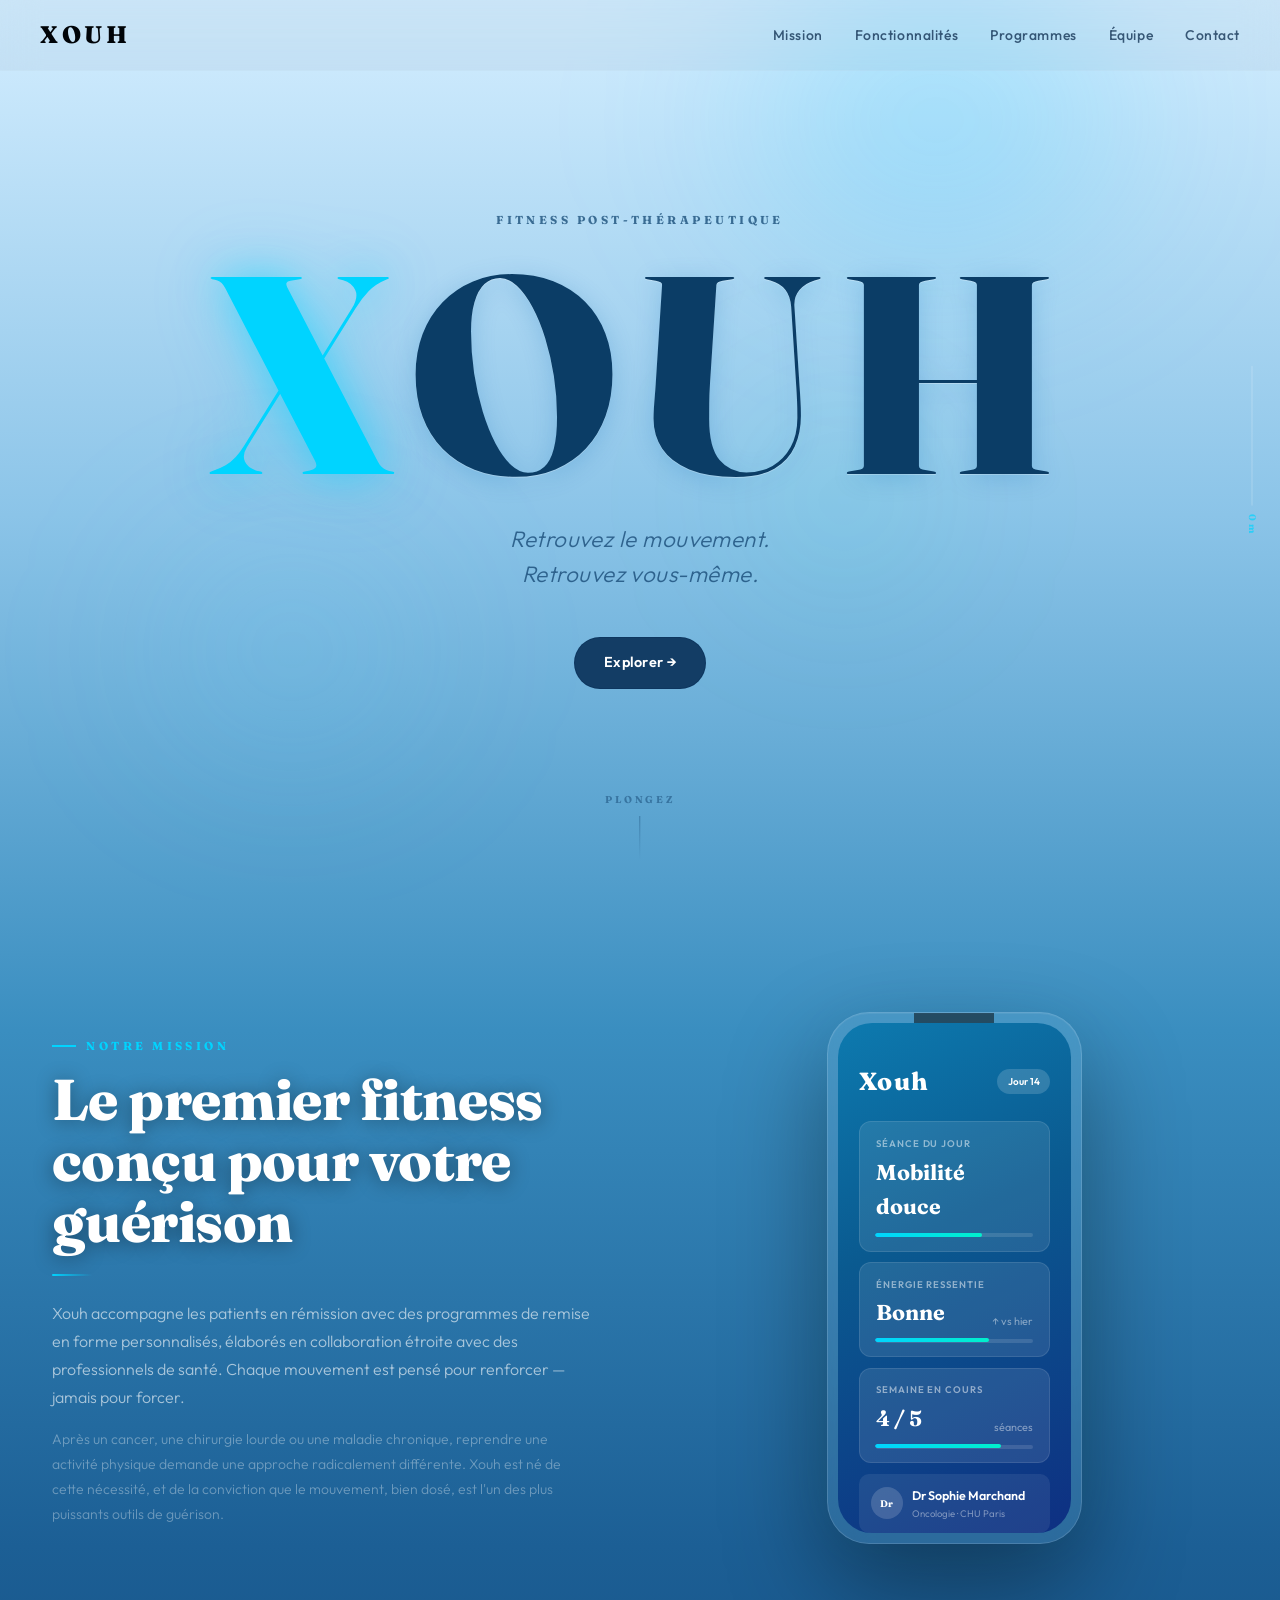
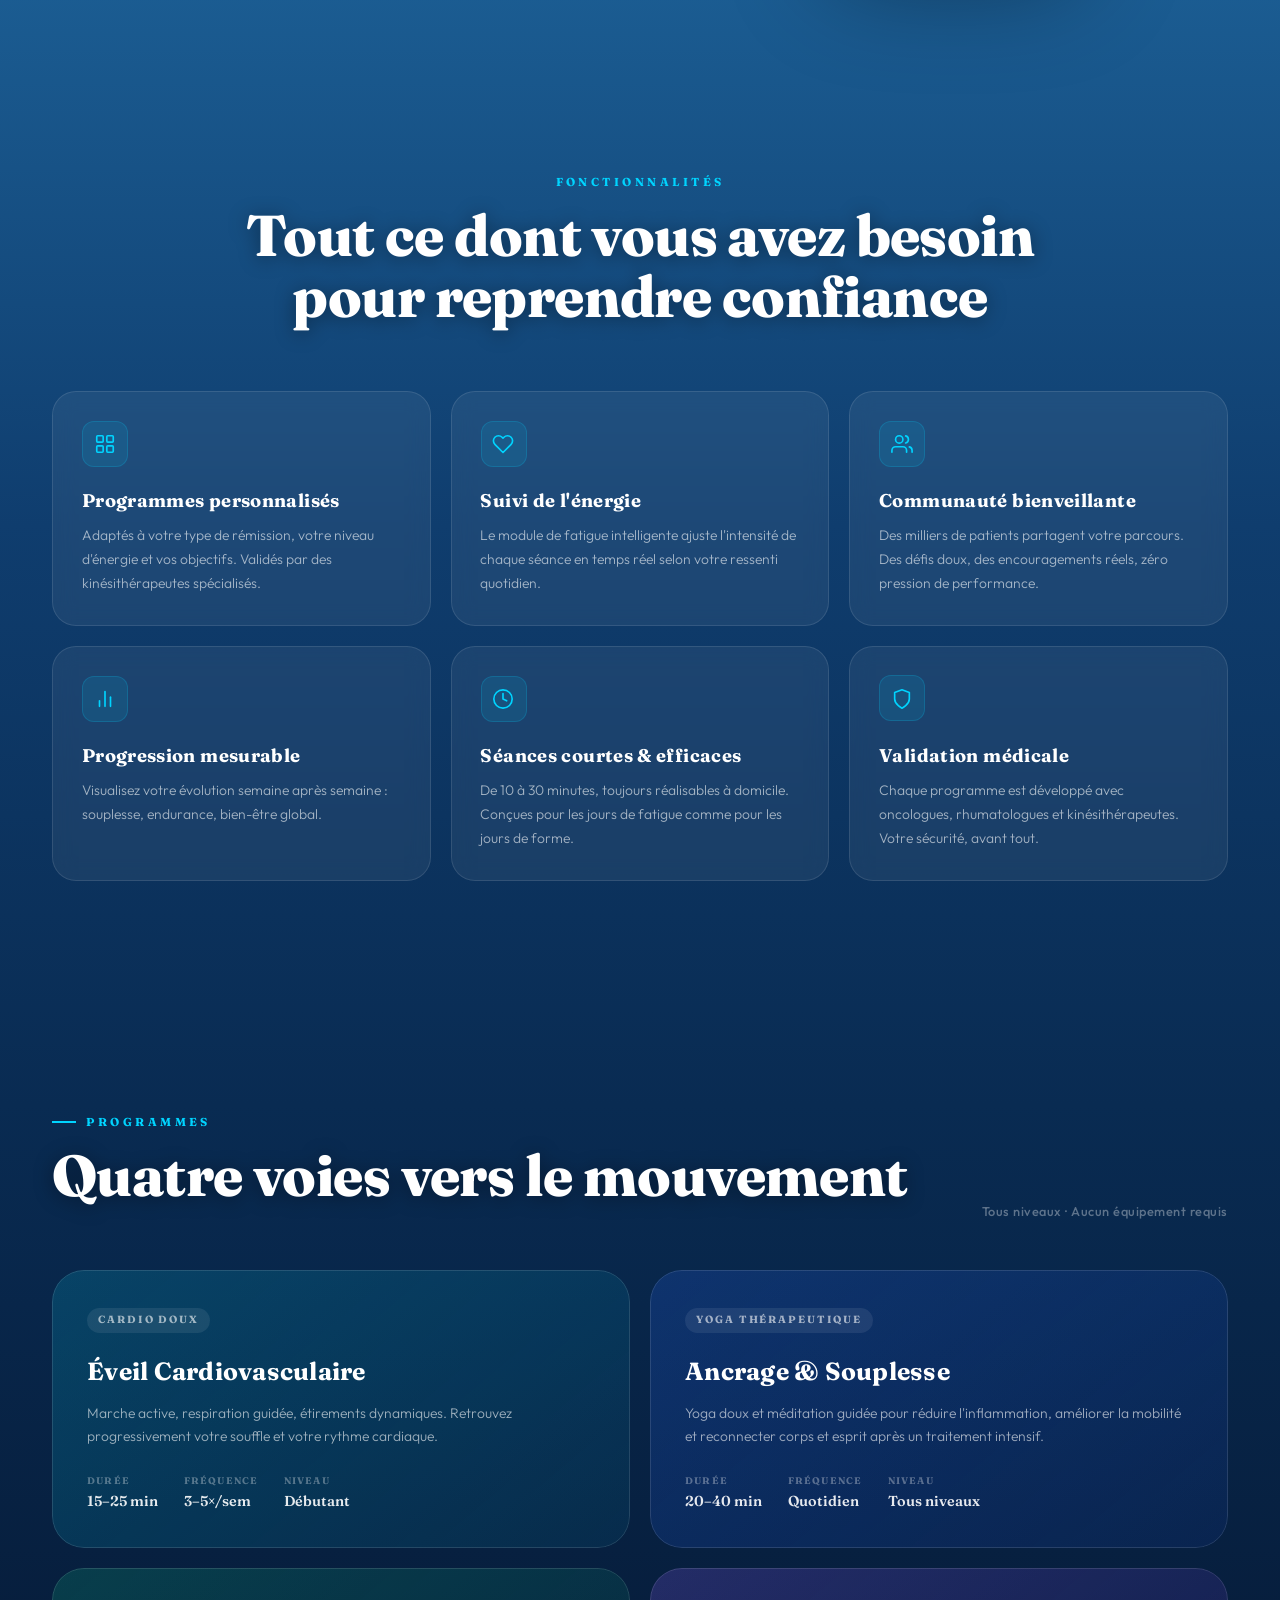
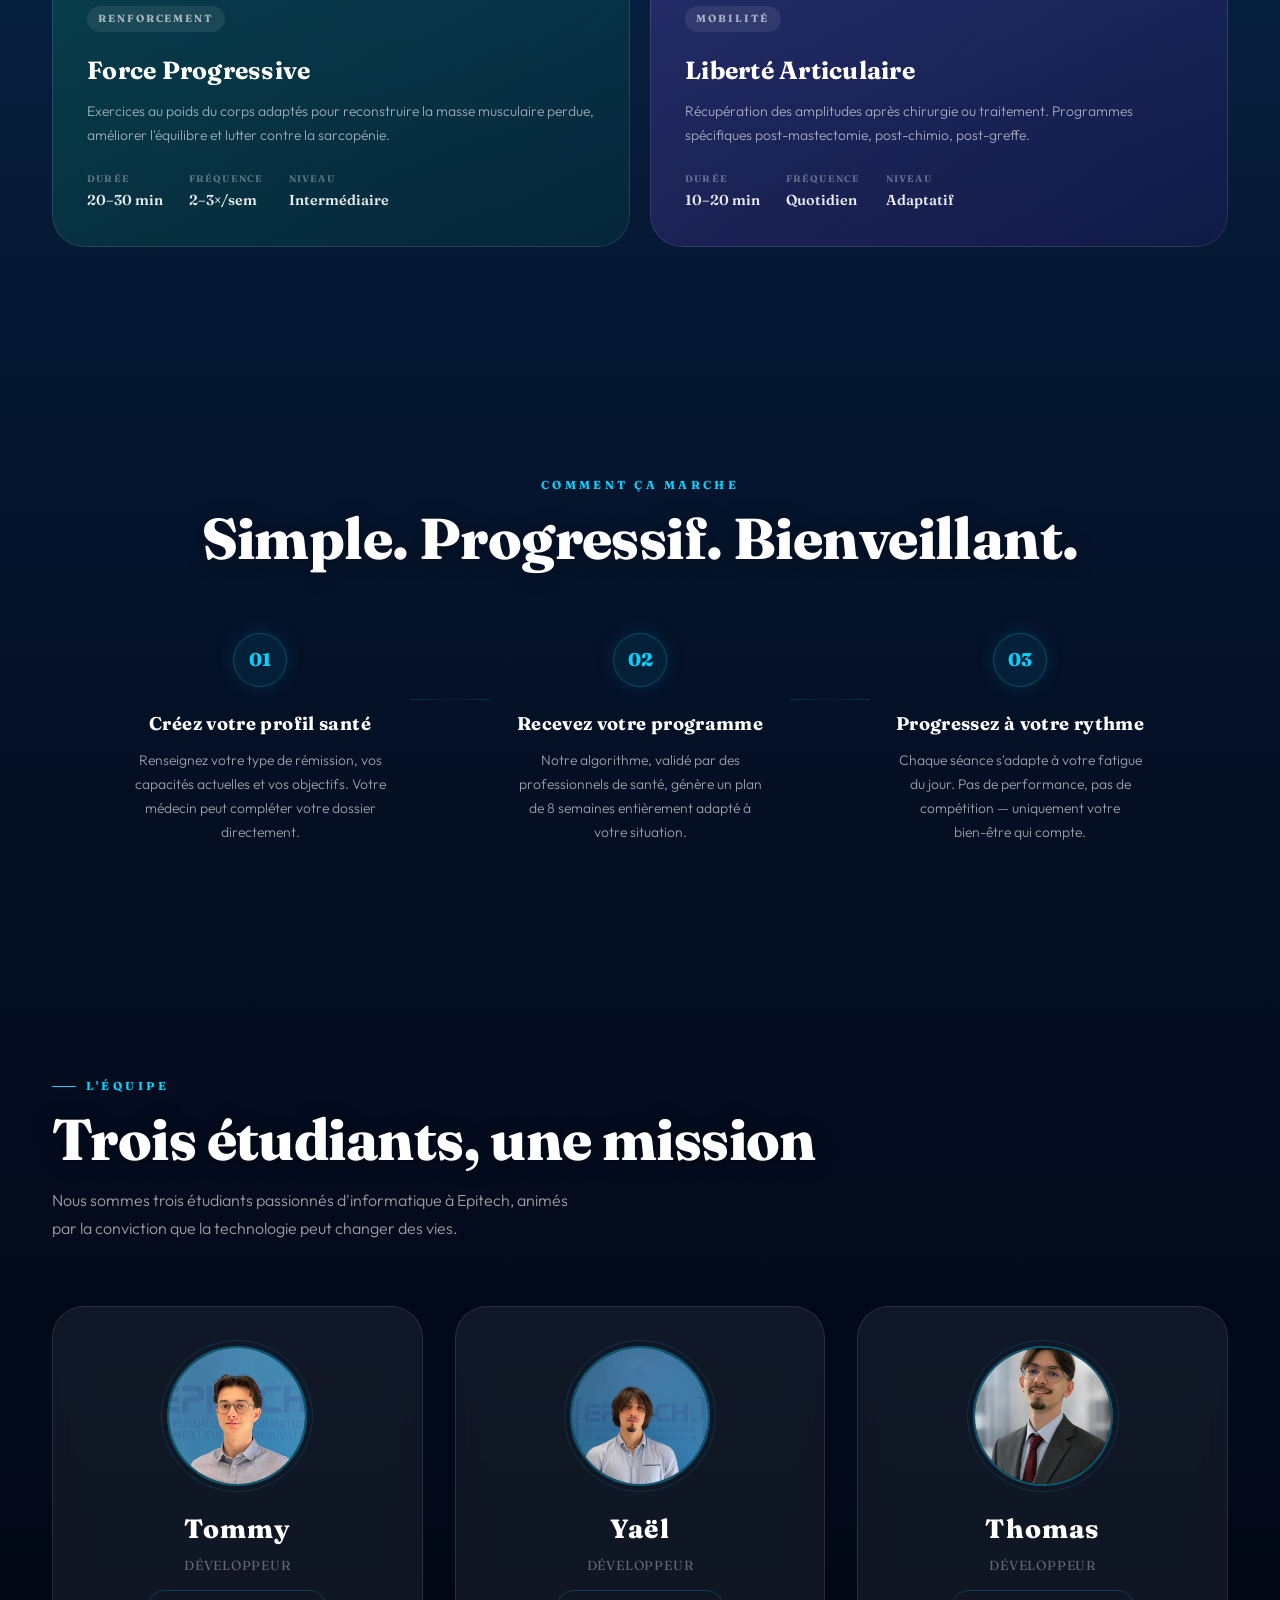
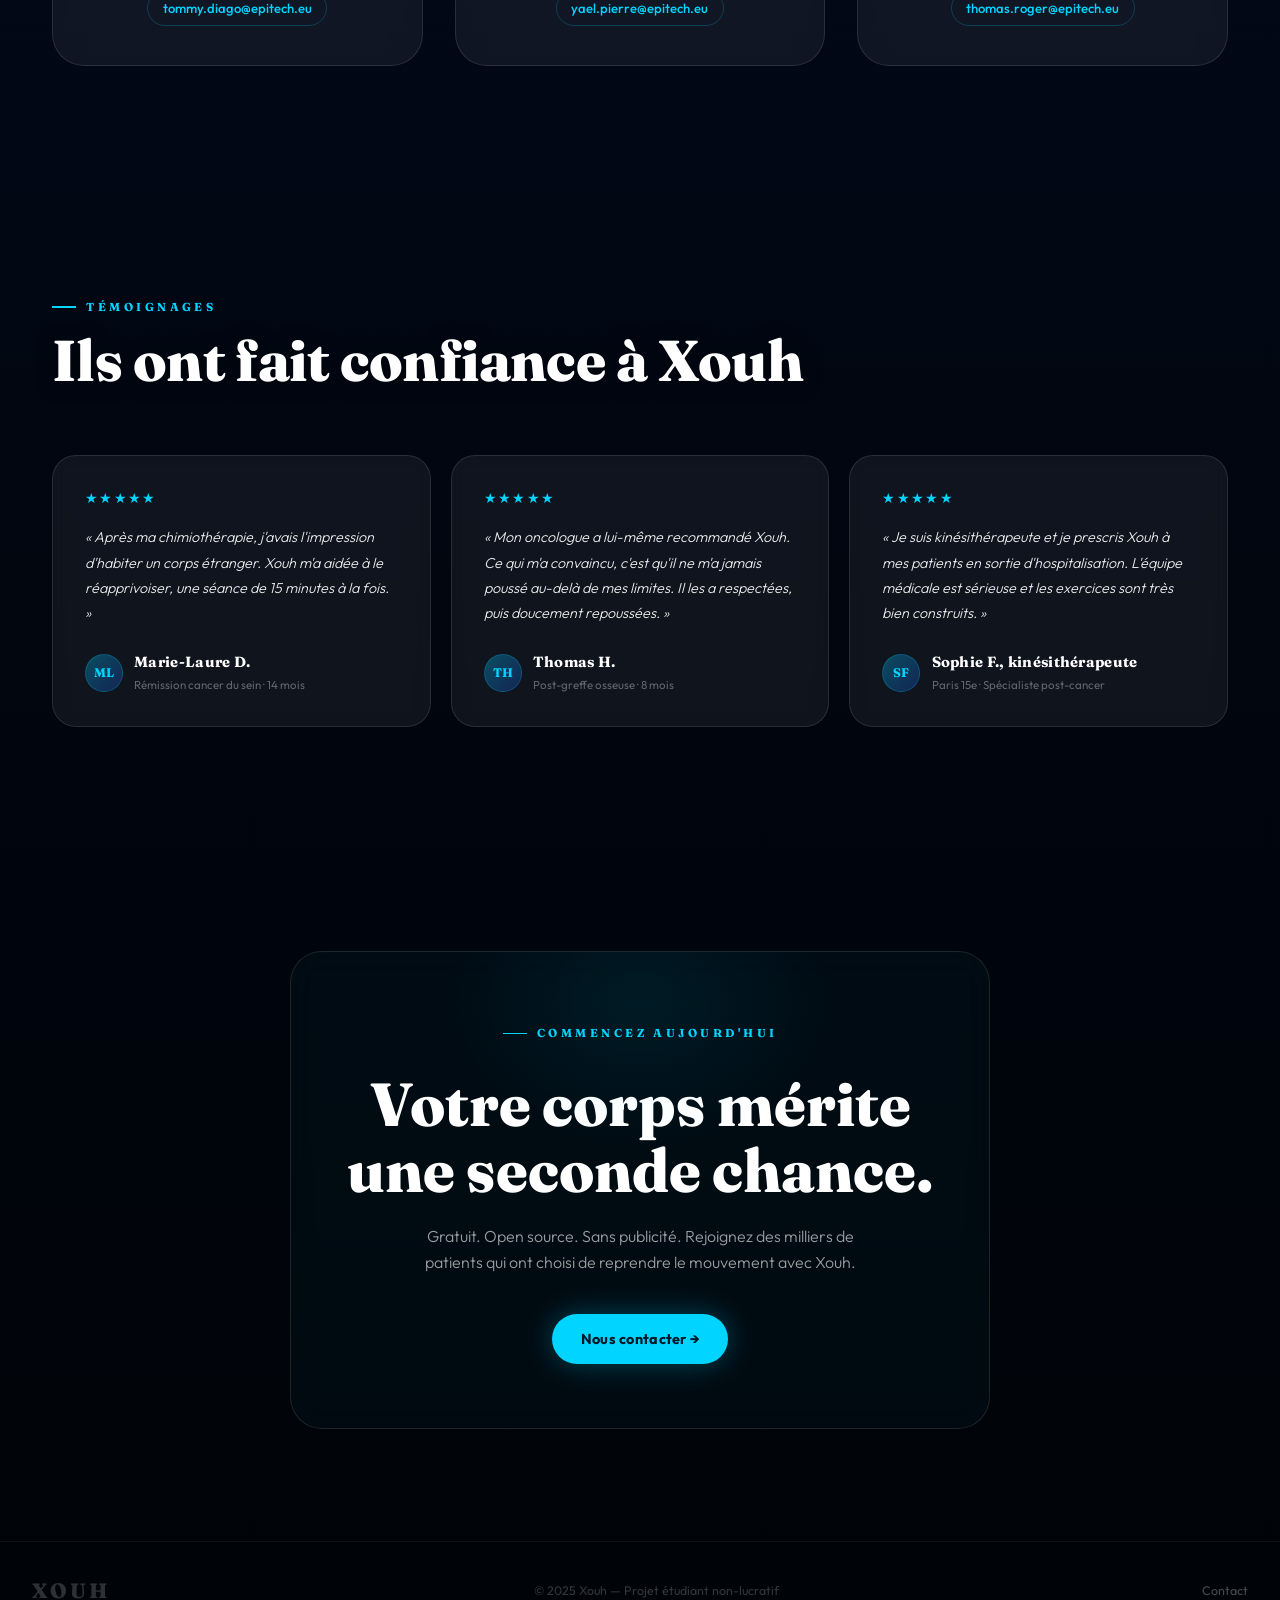
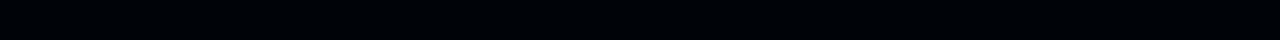
==== index.html @ 34249bd3 "fix: remove src/" ====
<!DOCTYPE html>
<html lang="fr">
<head>
  <meta charset="UTF-8">
  <meta name="viewport" content="width=device-width, initial-scale=1.0">
  <title>Xouh — Fitness Post-Thérapeutique</title>
  <meta name="description" content="Xouh accompagne les patients en rémission avec des programmes de fitness personnalisés, conçus avec des professionnels de santé.">
  <link rel="preconnect" href="https://fonts.googleapis.com">
  <link rel="preconnect" href="https://fonts.gstatic.com" crossorigin>
  <link href="https://fonts.googleapis.com/css2?family=Fraunces:ital,opsz,wght@0,9..144,300;0,9..144,600;0,9..144,700;1,9..144,300&family=Outfit:wght@300;400;500;600&display=swap" rel="stylesheet">
  <link rel="stylesheet" href="style.css">
</head>
<body>

  <!-- Depth Gauge (right side scroll indicator) -->
  <aside class="depth-gauge" aria-hidden="true">
    <div class="depth-track">
      <div class="depth-fill" id="depthFill"></div>
    </div>
    <span class="depth-label" id="depthLabel">0 m</span>
  </aside>

  <!-- Navigation -->
  <nav id="nav">
    <a href="#hero" class="nav-logo">XOUH</a>
    <button class="nav-toggle" id="navToggle" aria-label="Ouvrir le menu" aria-expanded="false">
      <span></span><span></span><span></span>
    </button>
    <ul class="nav-links" id="navLinks" role="list">
      <li><a href="#about" class="nav-link">Mission</a></li>
      <li><a href="#features" class="nav-link">Fonctionnalités</a></li>
      <li><a href="#programs" class="nav-link">Programmes</a></li>
      <li><a href="#team" class="nav-link">Équipe</a></li>
      <li><a href="#contact" class="nav-link">Contact</a></li>
    </ul>
  </nav>

  <main>

    <!-- ═══════════════════════════════════════
         HERO
    ════════════════════════════════════════ -->
    <section class="hero" id="hero">
      <div class="hero-orbs" aria-hidden="true">
        <div class="orb orb-1"></div>
        <div class="orb orb-2"></div>
        <div class="orb orb-3"></div>
      </div>

      <div class="hero-content">
        <p class="hero-eyebrow">Fitness Post-Thérapeutique</p>
        <h1 class="hero-title">
          <span class="hero-x">X</span>OUH
        </h1>
        <p class="hero-tagline">Retrouvez le mouvement.<br>Retrouvez vous-même.</p>
        <div class="hero-actions">
          <a href="#about" class="btn btn-primary">Explorer →</a>

        </div>
      </div>

      <div class="scroll-cue" aria-hidden="true">
        <span class="scroll-cue-text">PLONGEZ</span>
        <div class="scroll-cue-line"></div>
      </div>
    </section>

    <!-- ═══════════════════════════════════════
         ABOUT
    ════════════════════════════════════════ -->
    <section class="section" id="about">
      <div class="about-grid reveal">
        <div class="about-text">
          <p class="section-label">Notre Mission</p>
          <h2 class="section-title">Le premier fitness conçu pour votre guérison</h2>
          <div class="divider"></div>
          <p class="section-body">
            Xouh accompagne les patients en rémission avec des programmes de remise en forme
            personnalisés, élaborés en collaboration étroite avec des professionnels de santé.
            Chaque mouvement est pensé pour renforcer — jamais pour forcer.
          </p>
          <p class="section-body-dim">
            Après un cancer, une chirurgie lourde ou une maladie chronique, reprendre
            une activité physique demande une approche radicalement différente. Xouh est
            né de cette nécessité, et de la conviction que le mouvement, bien dosé,
            est l'un des plus puissants outils de guérison.
          </p>
        </div>

        <div class="phone-wrap">
          <div class="phone-shell">
            <div class="phone-notch" aria-hidden="true"></div>
            <div class="phone-screen">
              <div class="phone-top">
                <span class="phone-name">Xouh</span>
                <span class="phone-badge">Jour 14</span>
              </div>
              <div class="pcard">
                <div class="pcard-label">Séance du jour</div>
                <div class="pcard-value">Mobilité douce</div>
                <div class="pbar"><div class="pbar-fill" style="width:68%"></div></div>
              </div>
              <div class="pcard">
                <div class="pcard-label">Énergie ressentie</div>
                <div class="pcard-row">
                  <div class="pcard-value">Bonne</div>
                  <div class="pcard-hint">↑ vs hier</div>
                </div>
                <div class="pbar"><div class="pbar-fill" style="width:72%"></div></div>
              </div>
              <div class="pcard">
                <div class="pcard-label">Semaine en cours</div>
                <div class="pcard-row">
                  <div class="pcard-value">4 / 5</div>
                  <div class="pcard-hint">séances</div>
                </div>
                <div class="pbar"><div class="pbar-fill" style="width:80%"></div></div>
              </div>
              <div class="pdoc">
                <div class="pdoc-avatar">Dr</div>
                <div>
                  <div class="pdoc-name">Dr Sophie Marchand</div>
                  <div class="pdoc-role">Oncologie · CHU Paris</div>
                </div>
              </div>
            </div>
          </div>
        </div>
      </div>
    </section>

    <!-- ═══════════════════════════════════════
         FEATURES
    ════════════════════════════════════════ -->
    <section class="section" id="features">
      <div class="section-header center reveal">
        <p class="section-label">Fonctionnalités</p>
        <h2 class="section-title">Tout ce dont vous avez besoin<br>pour reprendre confiance</h2>
      </div>

      <div class="features-grid">

        <div class="fcard reveal" data-delay="0">
          <div class="fcard-icon" aria-hidden="true">
            <svg viewBox="0 0 24 24" fill="none" stroke="currentColor" stroke-width="1.8" stroke-linecap="round" stroke-linejoin="round">
              <rect x="3" y="3" width="7" height="7" rx="1"/><rect x="14" y="3" width="7" height="7" rx="1"/>
              <rect x="3" y="14" width="7" height="7" rx="1"/><rect x="14" y="14" width="7" height="7" rx="1"/>
            </svg>
          </div>
          <h3 class="fcard-title">Programmes personnalisés</h3>
          <p class="fcard-desc">Adaptés à votre type de rémission, votre niveau d'énergie et vos objectifs. Validés par des kinésithérapeutes spécialisés.</p>
        </div>

        <div class="fcard reveal" data-delay="1">
          <div class="fcard-icon" aria-hidden="true">
            <svg viewBox="0 0 24 24" fill="none" stroke="currentColor" stroke-width="1.8" stroke-linecap="round" stroke-linejoin="round">
              <path d="M20.84 4.61a5.5 5.5 0 00-7.78 0L12 5.67l-1.06-1.06a5.5 5.5 0 00-7.78 7.78l1.06 1.06L12 21.23l7.78-7.78 1.06-1.06a5.5 5.5 0 000-7.78z"/>
            </svg>
          </div>
          <h3 class="fcard-title">Suivi de l'énergie</h3>
          <p class="fcard-desc">Le module de fatigue intelligente ajuste l'intensité de chaque séance en temps réel selon votre ressenti quotidien.</p>
        </div>

        <div class="fcard reveal" data-delay="2">
          <div class="fcard-icon" aria-hidden="true">
            <svg viewBox="0 0 24 24" fill="none" stroke="currentColor" stroke-width="1.8" stroke-linecap="round" stroke-linejoin="round">
              <path d="M17 21v-2a4 4 0 00-4-4H5a4 4 0 00-4 4v2"/><circle cx="9" cy="7" r="4"/>
              <path d="M23 21v-2a4 4 0 00-3-3.87M16 3.13a4 4 0 010 7.75"/>
            </svg>
          </div>
          <h3 class="fcard-title">Communauté bienveillante</h3>
          <p class="fcard-desc">Des milliers de patients partagent votre parcours. Des défis doux, des encouragements réels, zéro pression de performance.</p>
        </div>

        <div class="fcard reveal" data-delay="0">
          <div class="fcard-icon" aria-hidden="true">
            <svg viewBox="0 0 24 24" fill="none" stroke="currentColor" stroke-width="1.8" stroke-linecap="round" stroke-linejoin="round">
              <line x1="18" y1="20" x2="18" y2="10"/><line x1="12" y1="20" x2="12" y2="4"/>
              <line x1="6" y1="20" x2="6" y2="14"/>
            </svg>
          </div>
          <h3 class="fcard-title">Progression mesurable</h3>
          <p class="fcard-desc">Visualisez votre évolution semaine après semaine : souplesse, endurance, bien-être global.</p>
        </div>

        <div class="fcard reveal" data-delay="1">
          <div class="fcard-icon" aria-hidden="true">
            <svg viewBox="0 0 24 24" fill="none" stroke="currentColor" stroke-width="1.8" stroke-linecap="round" stroke-linejoin="round">
              <circle cx="12" cy="12" r="10"/><polyline points="12 6 12 12 16 14"/>
            </svg>
          </div>
          <h3 class="fcard-title">Séances courtes & efficaces</h3>
          <p class="fcard-desc">De 10 à 30 minutes, toujours réalisables à domicile. Conçues pour les jours de fatigue comme pour les jours de forme.</p>
        </div>

        <div class="fcard reveal" data-delay="2">
          <div class="fcard-icon" aria-hidden="true">
            <svg viewBox="0 0 24 24" fill="none" stroke="currentColor" stroke-width="1.8" stroke-linecap="round" stroke-linejoin="round">
              <path d="M12 22s8-4 8-10V5l-8-3-8 3v7c0 6 8 10 8 10z"/>
            </svg>
          </div>
          <h3 class="fcard-title">Validation médicale</h3>
          <p class="fcard-desc">Chaque programme est développé avec oncologues, rhumatologues et kinésithérapeutes. Votre sécurité, avant tout.</p>
        </div>

      </div>
    </section>

    <!-- ═══════════════════════════════════════
         PROGRAMS
    ════════════════════════════════════════ -->
    <section class="section" id="programs">
      <div class="programs-header reveal">
        <div>
          <p class="section-label">Programmes</p>
          <h2 class="section-title">Quatre voies vers le mouvement</h2>
        </div>
        <p class="programs-note">Tous niveaux · Aucun équipement requis</p>
      </div>

      <div class="programs-grid">

        <div class="prgcard prg-1 reveal" data-delay="0">
          <span class="prg-tag">Cardio doux</span>
          <h3 class="prg-title">Éveil Cardiovasculaire</h3>
          <p class="prg-desc">Marche active, respiration guidée, étirements dynamiques. Retrouvez progressivement votre souffle et votre rythme cardiaque.</p>
          <div class="prg-meta">
            <div class="prg-meta-item"><span class="prg-meta-lbl">Durée</span><span class="prg-meta-val">15–25 min</span></div>
            <div class="prg-meta-item"><span class="prg-meta-lbl">Fréquence</span><span class="prg-meta-val">3–5×/sem</span></div>
            <div class="prg-meta-item"><span class="prg-meta-lbl">Niveau</span><span class="prg-meta-val">Débutant</span></div>
          </div>
        </div>

        <div class="prgcard prg-2 reveal" data-delay="1">
          <span class="prg-tag">Yoga thérapeutique</span>
          <h3 class="prg-title">Ancrage & Souplesse</h3>
          <p class="prg-desc">Yoga doux et méditation guidée pour réduire l'inflammation, améliorer la mobilité et reconnecter corps et esprit après un traitement intensif.</p>
          <div class="prg-meta">
            <div class="prg-meta-item"><span class="prg-meta-lbl">Durée</span><span class="prg-meta-val">20–40 min</span></div>
            <div class="prg-meta-item"><span class="prg-meta-lbl">Fréquence</span><span class="prg-meta-val">Quotidien</span></div>
            <div class="prg-meta-item"><span class="prg-meta-lbl">Niveau</span><span class="prg-meta-val">Tous niveaux</span></div>
          </div>
        </div>

        <div class="prgcard prg-3 reveal" data-delay="0">
          <span class="prg-tag">Renforcement</span>
          <h3 class="prg-title">Force Progressive</h3>
          <p class="prg-desc">Exercices au poids du corps adaptés pour reconstruire la masse musculaire perdue, améliorer l'équilibre et lutter contre la sarcopénie.</p>
          <div class="prg-meta">
            <div class="prg-meta-item"><span class="prg-meta-lbl">Durée</span><span class="prg-meta-val">20–30 min</span></div>
            <div class="prg-meta-item"><span class="prg-meta-lbl">Fréquence</span><span class="prg-meta-val">2–3×/sem</span></div>
            <div class="prg-meta-item"><span class="prg-meta-lbl">Niveau</span><span class="prg-meta-val">Intermédiaire</span></div>
          </div>
        </div>

        <div class="prgcard prg-4 reveal" data-delay="1">
          <span class="prg-tag">Mobilité</span>
          <h3 class="prg-title">Liberté Articulaire</h3>
          <p class="prg-desc">Récupération des amplitudes après chirurgie ou traitement. Programmes spécifiques post-mastectomie, post-chimio, post-greffe.</p>
          <div class="prg-meta">
            <div class="prg-meta-item"><span class="prg-meta-lbl">Durée</span><span class="prg-meta-val">10–20 min</span></div>
            <div class="prg-meta-item"><span class="prg-meta-lbl">Fréquence</span><span class="prg-meta-val">Quotidien</span></div>
            <div class="prg-meta-item"><span class="prg-meta-lbl">Niveau</span><span class="prg-meta-val">Adaptatif</span></div>
          </div>
        </div>

      </div>
    </section>

    <!-- ═══════════════════════════════════════
         HOW IT WORKS
    ════════════════════════════════════════ -->
    <section class="section" id="how">
      <div class="section-header center reveal">
        <p class="section-label">Comment ça marche</p>
        <h2 class="section-title">Simple. Progressif. Bienveillant.</h2>
      </div>

      <div class="steps-row">
        <div class="step reveal" data-delay="0">
          <div class="step-num" aria-hidden="true">01</div>
          <h3 class="step-title">Créez votre profil santé</h3>
          <p class="step-desc">Renseignez votre type de rémission, vos capacités actuelles et vos objectifs. Votre médecin peut compléter votre dossier directement.</p>
        </div>
        <div class="step-connector" aria-hidden="true"></div>
        <div class="step reveal" data-delay="1">
          <div class="step-num" aria-hidden="true">02</div>
          <h3 class="step-title">Recevez votre programme</h3>
          <p class="step-desc">Notre algorithme, validé par des professionnels de santé, génère un plan de 8 semaines entièrement adapté à votre situation.</p>
        </div>
        <div class="step-connector" aria-hidden="true"></div>
        <div class="step reveal" data-delay="2">
          <div class="step-num" aria-hidden="true">03</div>
          <h3 class="step-title">Progressez à votre rythme</h3>
          <p class="step-desc">Chaque séance s'adapte à votre fatigue du jour. Pas de performance, pas de compétition — uniquement votre bien-être qui compte.</p>
        </div>
      </div>
    </section>

    <!-- ═══════════════════════════════════════
         TEAM
    ════════════════════════════════════════ -->
    <section class="section" id="team">
      <div class="section-header reveal">
        <p class="section-label">L'équipe</p>
        <h2 class="section-title">Trois étudiants, une mission</h2>
        <p class="section-body" style="max-width:540px">
          Nous sommes trois étudiants passionnés d'informatique à Epitech, animés par la conviction que la technologie peut changer des vies.
        </p>
      </div>

      <div class="team-grid">

        <div class="team-card reveal" data-delay="0">
          <div class="team-photo-wrap">
            <img src="./resources/tommy_profile.jpeg" alt="Photo de Tommy Diago" class="team-photo" loading="lazy" width="180" height="180">
            <div class="team-ring" aria-hidden="true"></div>
          </div>
          <div class="team-info">
            <h3 class="team-name">Tommy</h3>
            <p class="team-role">Développeur</p>
            <a href="mailto:tommy.diago@epitech.eu" class="team-email">tommy.diago@epitech.eu</a>
          </div>
        </div>

        <div class="team-card reveal" data-delay="1">
          <div class="team-photo-wrap">
            <img src="./resources/yael_profile.jpg" alt="Photo de Yaël Pierre" class="team-photo" loading="lazy" width="180" height="180">
            <div class="team-ring" aria-hidden="true"></div>
          </div>
          <div class="team-info">
            <h3 class="team-name">Yaël</h3>
            <p class="team-role">Développeur</p>
            <a href="mailto:yael.pierre@epitech.eu" class="team-email">yael.pierre@epitech.eu</a>
          </div>
        </div>

        <div class="team-card reveal" data-delay="2">
          <div class="team-photo-wrap">
            <img src="./resources/thomas_profile.png" alt="Photo de Thomas Roger" class="team-photo" loading="lazy" width="180" height="180">
            <div class="team-ring" aria-hidden="true"></div>
          </div>
          <div class="team-info">
            <h3 class="team-name">Thomas</h3>
            <p class="team-role">Développeur</p>
            <a href="mailto:thomas.roger@epitech.eu" class="team-email">thomas.roger@epitech.eu</a>
          </div>
        </div>

      </div>
    </section>

    <!-- ═══════════════════════════════════════
         TESTIMONIALS
    ════════════════════════════════════════ -->
    <section class="section" id="testimonials">
      <div class="section-header reveal">
        <p class="section-label">Témoignages</p>
        <h2 class="section-title">Ils ont fait confiance à Xouh</h2>
      </div>

      <div class="testi-grid">

        <div class="tcard reveal" data-delay="0">
          <div class="tcard-stars" aria-label="5 étoiles sur 5">★★★★★</div>
          <blockquote class="tcard-quote">
            « Après ma chimiothérapie, j'avais l'impression d'habiter un corps étranger. Xouh m'a aidée à le réapprivoiser, une séance de 15 minutes à la fois. »
          </blockquote>
          <div class="tcard-author">
            <div class="tcard-avatar">ML</div>
            <div>
              <div class="tcard-name">Marie-Laure D.</div>
              <div class="tcard-role">Rémission cancer du sein · 14 mois</div>
            </div>
          </div>
        </div>

        <div class="tcard reveal" data-delay="1">
          <div class="tcard-stars" aria-label="5 étoiles sur 5">★★★★★</div>
          <blockquote class="tcard-quote">
            « Mon oncologue a lui-même recommandé Xouh. Ce qui m'a convaincu, c'est qu'il ne m'a jamais poussé au-delà de mes limites. Il les a respectées, puis doucement repoussées. »
          </blockquote>
          <div class="tcard-author">
            <div class="tcard-avatar">TH</div>
            <div>
              <div class="tcard-name">Thomas H.</div>
              <div class="tcard-role">Post-greffe osseuse · 8 mois</div>
            </div>
          </div>
        </div>

        <div class="tcard reveal" data-delay="2">
          <div class="tcard-stars" aria-label="5 étoiles sur 5">★★★★★</div>
          <blockquote class="tcard-quote">
            « Je suis kinésithérapeute et je prescris Xouh à mes patients en sortie d'hospitalisation. L'équipe médicale est sérieuse et les exercices sont très bien construits. »
          </blockquote>
          <div class="tcard-author">
            <div class="tcard-avatar">SF</div>
            <div>
              <div class="tcard-name">Sophie F., kinésithérapeute</div>
              <div class="tcard-role">Paris 15e · Spécialiste post-cancer</div>
            </div>
          </div>
        </div>

      </div>
    </section>

    <!-- ═══════════════════════════════════════
         CTA / CONTACT
    ════════════════════════════════════════ -->
    <section class="section cta-section" id="contact">
      <div class="cta-inner reveal">
        <p class="section-label center">Commencez aujourd'hui</p>
        <h2 class="cta-title">Votre corps mérite<br>une seconde chance.</h2>
        <p class="cta-sub">Gratuit. Open source. Sans publicité. Rejoignez des milliers de patients qui ont choisi de reprendre le mouvement avec Xouh.</p>
        <div class="cta-actions">
          <a href="https://linktr.ee/xouh.project" target="_blank" rel="noopener" class="btn btn-glow">Nous contacter →</a>
        </div>
      </div>
    </section>

  </main>

  <!-- Footer -->
  <footer class="footer">
    <div class="footer-inner">
      <span class="footer-logo">XOUH</span>
      <p class="footer-copy">© 2025 Xouh — Projet étudiant non-lucratif</p>
      <div class="footer-links">
        <a href="https://linktr.ee/xouh.project" target="_blank" rel="noopener">Contact</a>
      </div>
    </div>
  </footer>

  <script src="script.js"></script>
</body>
</html>
---- style.css ----
/* ═══════════════════════════════════════════════════════════
   XOUH v3 — Bioluminescent Deep Ocean
   Fonts: Syne (headings) + DM Sans (body)
   ═══════════════════════════════════════════════════════════ */

/* ─── TOKENS ─── */
:root {
  --font-heading: 'Fraunces', serif;
  --font-body:    'Outfit', sans-serif;

  /* Ocean depth gradient stops */
  --c-sky:    #D4EEFF;
  --c-mid:    #4A9CC8;
  --c-deep:   #1A5A8E;
  --c-abyss:  #061B31;
  --c-void:   #000408;

  /* Bioluminescent accent */
  --c-glow:   #00D4FF;
  --c-glow2:  #00F0CC;

  /* Text */
  --c-white:  #FFFFFF;
  --c-w90:    rgba(255,255,255,0.90);
  --c-w60:    rgba(255,255,255,0.60);
  --c-w35:    rgba(255,255,255,0.35);
  --c-w12:    rgba(255,255,255,0.12);
  --c-w06:    rgba(255,255,255,0.06);

  /* Glass */
  --glass-bg:     rgba(255,255,255,0.06);
  --glass-border: rgba(255,255,255,0.11);
  --glass-hover:  rgba(255,255,255,0.10);

  /* Spacing */
  --r-sm:  10px;
  --r-md:  18px;
  --r-lg:  24px;
  --r-xl:  32px;

  /* Transitions */
  --t-fast: 150ms ease;
  --t-mid:  260ms ease;
  --t-slow: 400ms ease;
}

/* ─── RESET ─── */
*, *::before, *::after {
  margin: 0;
  padding: 0;
  box-sizing: border-box;
}

html {
  scroll-behavior: smooth;
  overflow-x: hidden;
}

/* ─── BODY — Ocean depth gradient ─────────────────────────
   The gradient spans the full document height.
   Light at the top (hero), progressively darker as you scroll.
   ──────────────────────────────────────────────────────── */
body {
  font-family: var(--font-body);
  font-size: 16px;
  line-height: 1.6;
  color: var(--c-w90);
  overflow-x: hidden;
  background: linear-gradient(
    180deg,
    #D4EEFF  0%,     /* Hero — sky blue */
    #8BC4E8  8%,     /* About top */
    #3A8EC0  16%,    /* About bottom */
    #1C5F95  24%,    /* Features */
    #0F3D6E  33%,    /* Programs */
    #092B52  42%,    /* How it works */
    #061B38  52%,    /* Team */
    #040F24  62%,    /* Values */
    #020918  72%,    /* Testimonials */
    #010610  82%,    /* CTA */
    #000408  100%    /* Footer */
  );
  min-height: 100vh;
}

/* ─── DEPTH GAUGE ─── */
.depth-gauge {
  position: fixed;
  right: 20px;
  top: 50%;
  transform: translateY(-50%);
  z-index: 100;
  display: flex;
  flex-direction: column;
  align-items: center;
  gap: 8px;
  pointer-events: none;
}

.depth-track {
  width: 2px;
  height: 140px;
  background: rgba(255,255,255,0.12);
  border-radius: 2px;
  overflow: hidden;
  position: relative;
}

.depth-fill {
  position: absolute;
  top: 0;
  left: 0;
  width: 100%;
  height: 0%;
  background: linear-gradient(180deg, var(--c-glow), var(--c-glow2));
  border-radius: 2px;
  transition: height 0.1s linear;
  box-shadow: 0 0 8px var(--c-glow);
}

.depth-label {
  font-family: var(--font-heading);
  font-size: 0.6rem;
  font-weight: 700;
  letter-spacing: 0.08em;
  color: var(--c-glow);
  opacity: 0.7;
  writing-mode: vertical-rl;
  text-orientation: mixed;
}

/* ─── NAVIGATION ─── */
nav {
  position: fixed;
  top: 0; left: 0; right: 0;
  z-index: 200;
  padding: 1rem 2.5rem;
  display: flex;
  align-items: center;
  gap: 2rem;
  background: rgba(6, 27, 56, 0.04);
  backdrop-filter: blur(18px);
  -webkit-backdrop-filter: blur(18px);
  border-bottom: 1px solid rgba(255,255,255,0.06);
  transition: background var(--t-slow), border-color var(--t-slow);
}

nav.scrolled {
  background: rgba(4, 15, 36, 0.80);
  border-color: rgba(255,255,255,0.10);
}

.nav-logo {
  font-family: var(--font-heading);
  font-size: 1.5rem;
  font-weight: 800;
  letter-spacing: 0.15em;
  color: var(--c-void);
  text-decoration: none;
  flex-shrink: 0;
  transition: color var(--t-fast);
}

nav.scrolled .nav-logo { color: var(--c-white); }

.nav-links {
  display: flex;
  align-items: center;
  gap: 2rem;
  list-style: none;
  margin-left: auto;
}

.nav-link {
  font-size: 0.875rem;
  font-weight: 500;
  letter-spacing: 0.04em;
  color: rgba(8, 40, 75, 0.75);
  text-decoration: none;
  transition: color var(--t-fast);
}

nav.scrolled .nav-link { color: var(--c-w60); }
.nav-link:hover { color: var(--c-glow); }

.nav-cta {
  font-size: 0.875rem;
  font-weight: 700;
  letter-spacing: 0.04em;
  color: rgba(8, 40, 75, 0.85);
  text-decoration: none;
  padding: 0.55rem 1.3rem;
  border: 1.5px solid rgba(8, 40, 75, 0.30);
  border-radius: 100px;
  flex-shrink: 0;
  transition: all var(--t-fast);
}

nav.scrolled .nav-cta {
  color: var(--c-w90);
  border-color: var(--c-w35);
}

.nav-cta:hover {
  background: var(--c-glow);
  border-color: var(--c-glow);
  color: #000;
}

/* Mobile nav toggle */
.nav-toggle {
  display: none;
  flex-direction: column;
  gap: 5px;
  background: none;
  border: none;
  cursor: pointer;
  padding: 4px;
  margin-left: auto;
}

.nav-toggle span {
  display: block;
  width: 24px;
  height: 2px;
  background: rgba(8, 40, 75, 0.85);
  border-radius: 2px;
  transition: all var(--t-mid);
}

nav.scrolled .nav-toggle span { background: var(--c-w90); }

.nav-toggle.open span:nth-child(1) { transform: translateY(7px) rotate(45deg); }
.nav-toggle.open span:nth-child(2) { opacity: 0; transform: scaleX(0); }
.nav-toggle.open span:nth-child(3) { transform: translateY(-7px) rotate(-45deg); }

/* ─── HERO ─── */
.hero {
  min-height: 100vh;
  min-height: 100dvh;
  display: flex;
  flex-direction: column;
  align-items: center;
  justify-content: center;
  position: relative;
  text-align: center;
  padding: 0 2rem;
  overflow: hidden;
}

.hero-orbs {
  position: absolute;
  inset: 0;
  pointer-events: none;
}

.orb {
  position: absolute;
  border-radius: 50%;
  filter: blur(80px);
  animation: orbPulse 8s ease-in-out infinite;
}

.orb-1 {
  width: 560px;
  height: 420px;
  background: radial-gradient(ellipse, rgba(0, 190, 255, 0.25) 0%, transparent 70%);
  top: -10%;
  right: 5%;
  animation-delay: 0s;
}

.orb-2 {
  width: 380px;
  height: 320px;
  background: radial-gradient(ellipse, rgba(100, 210, 255, 0.18) 0%, transparent 70%);
  bottom: 10%;
  left: 8%;
  animation-delay: -3s;
}

.orb-3 {
  width: 280px;
  height: 280px;
  background: radial-gradient(ellipse, rgba(0, 240, 200, 0.12) 0%, transparent 70%);
  top: 40%;
  left: 55%;
  animation-delay: -6s;
}

@keyframes orbPulse {
  0%, 100% { opacity: 0.6; transform: scale(1); }
  50%       { opacity: 1;   transform: scale(1.08); }
}

.hero-content {
  position: relative;
  z-index: 1;
  display: flex;
  flex-direction: column;
  align-items: center;
}

.hero-eyebrow {
  font-family: var(--font-heading);
  font-size: 0.72rem;
  font-weight: 700;
  letter-spacing: 0.30em;
  text-transform: uppercase;
  color: rgba(6, 60, 105, 0.70);
  margin-bottom: 1.2rem;
}

.hero-title {
  font-family: var(--font-heading);
  font-size: clamp(7rem, 22vw, 18rem);
  font-weight: 800;
  line-height: 0.88;
  color: #0B3D66;
  letter-spacing: 0.05em;
  user-select: none;
  margin-bottom: 1.6rem;
  text-shadow:
    0 4px 24px rgba(0, 100, 180, 0.20),
    0 1px 0 rgba(255,255,255,0.30);
}

.hero-x {
  color: var(--c-glow);
  text-shadow:
    0 0 40px rgba(0, 212, 255, 0.50),
    0 0 80px rgba(0, 212, 255, 0.25);
}

.hero-tagline {
  font-size: clamp(1rem, 2.2vw, 1.4rem);
  font-weight: 300;
  font-style: italic;
  color: rgba(6, 55, 100, 0.68);
  letter-spacing: 0.02em;
  line-height: 1.55;
  margin-bottom: 2.8rem;
}

.hero-actions {
  display: flex;
  gap: 1rem;
  flex-wrap: wrap;
  justify-content: center;
}

/* Scroll cue */
.scroll-cue {
  position: absolute;
  bottom: 2.5rem;
  left: 50%;
  transform: translateX(-50%);
  z-index: 1;
  display: flex;
  flex-direction: column;
  align-items: center;
  gap: 0.5rem;
  animation: cueBob 2.6s ease-in-out infinite;
  pointer-events: none;
}

.scroll-cue-text {
  font-family: var(--font-heading);
  font-size: 0.62rem;
  font-weight: 700;
  letter-spacing: 0.28em;
  color: rgba(8, 55, 100, 0.45);
}

.scroll-cue-line {
  width: 1px;
  height: 44px;
  background: linear-gradient(180deg, rgba(8, 55, 100, 0.4), transparent);
}

@keyframes cueBob {
  0%, 100% { opacity: 0.5; transform: translateX(-50%) translateY(0); }
  50%       { opacity: 1;   transform: translateX(-50%) translateY(8px); }
}

/* ─── BUTTONS ─── */
.btn {
  display: inline-flex;
  align-items: center;
  gap: 0.5rem;
  padding: 0.85rem 1.8rem;
  border-radius: 100px;
  font-family: var(--font-body);
  font-size: 0.9rem;
  font-weight: 600;
  letter-spacing: 0.02em;
  text-decoration: none;
  cursor: pointer;
  border: none;
  transition: all var(--t-fast);
}

.btn-primary {
  background: rgba(6, 45, 85, 0.88);
  color: var(--c-white);
  border: 1.5px solid rgba(6, 45, 85, 0.4);
}

.btn-primary:hover {
  background: rgba(0, 75, 140, 0.95);
  transform: translateY(-2px);
  box-shadow: 0 10px 32px rgba(0, 80, 150, 0.3);
}

.btn-ghost {
  background: rgba(8, 40, 75, 0.10);
  color: rgba(6, 50, 95, 0.85);
  border: 1.5px solid rgba(8, 40, 75, 0.22);
}

.btn-ghost:hover {
  background: rgba(8, 40, 75, 0.18);
  transform: translateY(-2px);
}

.btn-glow {
  background: var(--c-glow);
  color: #001828;
  font-weight: 700;
  box-shadow: 0 0 30px rgba(0, 212, 255, 0.30);
}

.btn-glow:hover {
  background: #20DDFF;
  transform: translateY(-2px);
  box-shadow: 0 0 50px rgba(0, 212, 255, 0.45), 0 8px 24px rgba(0, 212, 255, 0.20);
}

.btn-outline {
  background: transparent;
  color: var(--c-w90);
  border: 1.5px solid var(--c-w35);
}

.btn-outline:hover {
  background: var(--c-w06);
  border-color: var(--c-w60);
  transform: translateY(-2px);
}

/* ─── SHARED SECTION STYLES ─── */
.section {
  max-width: 1240px;
  margin: 0 auto;
  padding: 7rem 2rem;
  position: relative;
}

.section-header { margin-bottom: 4rem; }
.section-header.center { text-align: center; }

.section-label {
  display: inline-flex;
  align-items: center;
  gap: 0.65rem;
  font-family: var(--font-heading);
  font-size: 0.72rem;
  font-weight: 700;
  letter-spacing: 0.30em;
  text-transform: uppercase;
  color: var(--c-glow);
  margin-bottom: 0.85rem;
}

.section-label::before {
  content: '';
  display: block;
  width: 24px;
  height: 1.5px;
  background: var(--c-glow);
  flex-shrink: 0;
}

.section-header.center .section-label::before { display: none; }

.section-title {
  font-family: var(--font-heading);
  font-size: clamp(2.2rem, 4.5vw, 3.8rem);
  font-weight: 800;
  line-height: 1.06;
  letter-spacing: -0.01em;
  color: var(--c-white);
  margin-bottom: 1rem;
  text-shadow: 0 2px 20px rgba(0, 0, 0, 0.40);
}

.section-body {
  font-size: 1rem;
  font-weight: 300;
  line-height: 1.75;
  color: var(--c-w60);
  max-width: 560px;
  margin-bottom: 1rem;
}

.section-body-dim {
  font-size: 0.875rem;
  font-weight: 300;
  line-height: 1.80;
  color: var(--c-w35);
  max-width: 520px;
}

.divider {
  width: 40px;
  height: 2px;
  background: linear-gradient(90deg, var(--c-glow), transparent);
  border-radius: 2px;
  margin: 1.4rem 0;
}

/* ─── ABOUT ─── */
.about-grid {
  display: grid;
  grid-template-columns: 1fr 1fr;
  gap: 5rem;
  align-items: center;
}

.about-text .section-title {
  color: var(--c-white);
}

/* Phone mockup */
.phone-wrap {
  display: flex;
  justify-content: center;
  align-items: center;
}

.phone-shell {
  background: rgba(255,255,255,0.07);
  border: 1.5px solid rgba(255,255,255,0.14);
  border-radius: 42px;
  padding: 10px;
  backdrop-filter: blur(20px);
  -webkit-backdrop-filter: blur(20px);
  box-shadow:
    0 40px 100px rgba(0,0,0,0.40),
    inset 0 1px 0 rgba(255,255,255,0.06),
    0 0 60px rgba(0, 212, 255, 0.06);
  width: 255px;
}

.phone-notch {
  position: absolute;
  top: 0; left: 50%;
  transform: translateX(-50%);
  width: 80px; height: 22px;
  background: rgba(0,0,0,0.50);
  border-radius: 0 0 12px 12px;
}

.phone-screen {
  background: linear-gradient(155deg, #0D7AAF 0%, #0A5A90 40%, #0E2F82 100%);
  border-radius: 34px;
  height: 510px;
  padding: 1.6rem 1.3rem;
  display: flex;
  flex-direction: column;
  gap: 0.65rem;
  overflow: hidden;
  position: relative;
}

.phone-top {
  display: flex;
  justify-content: space-between;
  align-items: center;
  margin-top: 0.8rem;
  margin-bottom: 0.6rem;
}

.phone-name {
  font-family: var(--font-heading);
  font-size: 1.55rem;
  font-weight: 800;
  letter-spacing: 0.06em;
  color: #fff;
}

.phone-badge {
  background: rgba(255,255,255,0.16);
  border-radius: 100px;
  padding: 0.28rem 0.65rem;
  font-size: 0.62rem;
  font-weight: 600;
  color: #fff;
}

.pcard {
  background: rgba(255,255,255,0.10);
  border: 1px solid rgba(255,255,255,0.10);
  border-radius: 12px;
  padding: 0.85rem 1rem;
}

.pcard-label {
  font-size: 0.60rem;
  font-weight: 600;
  letter-spacing: 0.10em;
  text-transform: uppercase;
  color: rgba(255,255,255,0.50);
  margin-bottom: 0.28rem;
}

.pcard-value {
  font-family: var(--font-heading);
  font-size: 1.35rem;
  font-weight: 700;
  color: #fff;
}

.pcard-row {
  display: flex;
  justify-content: space-between;
  align-items: flex-end;
}

.pcard-hint {
  font-size: 0.68rem;
  color: rgba(255,255,255,0.45);
}

.pbar {
  height: 4px;
  background: rgba(255,255,255,0.12);
  border-radius: 2px;
  margin-top: 0.5rem;
  overflow: hidden;
}

.pbar-fill {
  height: 100%;
  border-radius: 2px;
  background: linear-gradient(90deg, var(--c-glow), var(--c-glow2));
}

.pdoc {
  margin-top: auto;
  background: rgba(255,255,255,0.08);
  border-radius: var(--r-sm);
  padding: 0.75rem;
  display: flex;
  align-items: center;
  gap: 0.6rem;
}

.pdoc-avatar {
  width: 32px; height: 32px;
  border-radius: 50%;
  background: rgba(255,255,255,0.16);
  display: flex; align-items: center; justify-content: center;
  font-family: var(--font-heading);
  font-size: 0.60rem; font-weight: 700;
  flex-shrink: 0;
  color: #fff;
}

.pdoc-name { font-size: 0.78rem; font-weight: 600; color: #fff; }
.pdoc-role { font-size: 0.60rem; color: rgba(255,255,255,0.42); }

/* ─── FEATURES ─── */
.features-grid {
  display: grid;
  grid-template-columns: repeat(3, 1fr);
  gap: 1.25rem;
  margin-top: 3.5rem;
}

.fcard {
  background: var(--glass-bg);
  border: 1px solid var(--glass-border);
  border-radius: var(--r-lg);
  padding: 1.8rem;
  backdrop-filter: blur(10px);
  -webkit-backdrop-filter: blur(10px);
  transition: transform var(--t-mid), background var(--t-mid), border-color var(--t-mid);
  cursor: default;
}

.fcard:hover {
  transform: translateY(-6px);
  background: var(--glass-hover);
  border-color: rgba(0, 212, 255, 0.25);
}

.fcard-icon {
  width: 46px; height: 46px;
  border-radius: 12px;
  background: rgba(0, 212, 255, 0.10);
  border: 1px solid rgba(0, 212, 255, 0.18);
  display: flex; align-items: center; justify-content: center;
  margin-bottom: 1.2rem;
}

.fcard-icon svg {
  width: 22px; height: 22px;
  stroke: var(--c-glow);
}

.fcard-title {
  font-family: var(--font-heading);
  font-size: 1.15rem;
  font-weight: 700;
  letter-spacing: 0.02em;
  color: var(--c-white);
  margin-bottom: 0.55rem;
}

.fcard-desc {
  font-size: 0.87rem;
  line-height: 1.72;
  color: var(--c-w60);
  font-weight: 300;
}

/* ─── PROGRAMS ─── */
.programs-header {
  display: flex;
  justify-content: space-between;
  align-items: flex-end;
  flex-wrap: wrap;
  gap: 1rem;
  margin-bottom: 3rem;
}

.programs-note {
  font-size: 0.80rem;
  color: var(--c-w35);
  font-weight: 500;
  letter-spacing: 0.04em;
}

.programs-grid {
  display: grid;
  grid-template-columns: 1fr 1fr;
  gap: 1.25rem;
}

.prgcard {
  border-radius: var(--r-xl);
  padding: 2.2rem;
  position: relative;
  overflow: hidden;
  cursor: default;
  transition: transform var(--t-mid);
}

.prgcard::after {
  content: '';
  position: absolute;
  inset: 0;
  border-radius: var(--r-xl);
  border: 1px solid rgba(255,255,255,0.12);
  pointer-events: none;
}

.prgcard:hover { transform: translateY(-4px); }

.prg-1 { background: linear-gradient(140deg, rgba(6, 182, 212, 0.20), rgba(8, 145, 178, 0.10)); }
.prg-2 { background: linear-gradient(140deg, rgba(37, 99, 235, 0.22), rgba(29, 78, 216, 0.10)); }
.prg-3 { background: linear-gradient(140deg, rgba(16, 185, 129, 0.20), rgba(5, 150, 105, 0.10)); }
.prg-4 { background: linear-gradient(140deg, rgba(139, 92, 246, 0.22), rgba(109, 40, 217, 0.10)); }

.prg-tag {
  display: inline-block;
  font-family: var(--font-heading);
  font-size: 0.65rem;
  font-weight: 700;
  letter-spacing: 0.18em;
  text-transform: uppercase;
  color: var(--c-w60);
  background: rgba(255,255,255,0.08);
  padding: 0.28rem 0.70rem;
  border-radius: 100px;
  margin-bottom: 1.2rem;
}

.prg-title {
  font-family: var(--font-heading);
  font-size: 1.55rem;
  font-weight: 700;
  color: var(--c-white);
  margin-bottom: 0.6rem;
  letter-spacing: 0.01em;
}

.prg-desc {
  font-size: 0.87rem;
  line-height: 1.70;
  color: var(--c-w60);
  font-weight: 300;
  margin-bottom: 1.5rem;
}

.prg-meta { display: flex; gap: 1.6rem; flex-wrap: wrap; }
.prg-meta-item { display: flex; flex-direction: column; gap: 0.12rem; }
.prg-meta-lbl {
  font-family: var(--font-heading);
  font-size: 0.60rem;
  font-weight: 700;
  letter-spacing: 0.12em;
  text-transform: uppercase;
  color: rgba(255,255,255,0.32);
}
.prg-meta-val {
  font-family: var(--font-heading);
  font-size: 0.90rem;
  font-weight: 600;
  color: var(--c-w90);
}

/* ─── HOW IT WORKS ─── */
#how { text-align: center; }

.steps-row {
  display: flex;
  align-items: flex-start;
  justify-content: center;
  gap: 0;
  margin-top: 4rem;
}

.step {
  flex: 1;
  max-width: 300px;
  text-align: center;
  padding: 0 1.5rem;
}

.step-num {
  width: 54px; height: 54px;
  border-radius: 50%;
  background: rgba(0, 212, 255, 0.08);
  border: 1.5px solid rgba(0, 212, 255, 0.25);
  display: flex; align-items: center; justify-content: center;
  margin: 0 auto 1.4rem;
  font-family: var(--font-heading);
  font-size: 1.15rem;
  font-weight: 800;
  color: var(--c-glow);
  box-shadow: 0 0 20px rgba(0, 212, 255, 0.12);
}

.step-connector {
  width: 80px;
  height: 1px;
  background: linear-gradient(90deg, rgba(0,212,255,0.20), rgba(0,212,255,0.05), rgba(0,212,255,0.20));
  align-self: center;
  margin-bottom: 80px;
  flex-shrink: 0;
}

.step-title {
  font-family: var(--font-heading);
  font-size: 1.15rem;
  font-weight: 700;
  color: var(--c-white);
  margin-bottom: 0.65rem;
  letter-spacing: 0.02em;
}

.step-desc {
  font-size: 0.87rem;
  line-height: 1.72;
  color: var(--c-w60);
  font-weight: 300;
}

/* ─── TEAM ─── */
.team-grid {
  display: grid;
  grid-template-columns: repeat(3, 1fr);
  gap: 2rem;
  margin-top: 3.5rem;
}

.team-card {
  background: var(--glass-bg);
  border: 1px solid var(--glass-border);
  border-radius: var(--r-xl);
  padding: 2.4rem 2rem;
  text-align: center;
  backdrop-filter: blur(12px);
  -webkit-backdrop-filter: blur(12px);
  transition: transform var(--t-mid), border-color var(--t-mid), background var(--t-mid);
}

.team-card:hover {
  transform: translateY(-8px);
  border-color: rgba(0, 212, 255, 0.25);
  background: var(--glass-hover);
}

.team-photo-wrap {
  position: relative;
  width: 140px;
  height: 140px;
  margin: 0 auto 1.4rem;
}

.team-photo {
  width: 140px;
  height: 140px;
  border-radius: 50%;
  object-fit: cover;
  display: block;
  border: 2.5px solid rgba(0, 212, 255, 0.35);
}

.team-ring {
  position: absolute;
  inset: -6px;
  border-radius: 50%;
  border: 1px solid rgba(0, 212, 255, 0.15);
  animation: ringPulse 3s ease-in-out infinite;
}

@keyframes ringPulse {
  0%, 100% { transform: scale(1); opacity: 0.3; }
  50%       { transform: scale(1.05); opacity: 0.8; }
}

.team-info { display: flex; flex-direction: column; align-items: center; gap: 0.3rem; }

.team-name {
  font-family: var(--font-heading);
  font-size: 1.65rem;
  font-weight: 800;
  color: var(--c-white);
  letter-spacing: 0.04em;
}

.team-role {
  font-size: 0.82rem;
  font-weight: 400;
  color: var(--c-w35);
  letter-spacing: 0.06em;
  text-transform: uppercase;
  font-family: var(--font-heading);
}

.team-email {
  display: inline-block;
  margin-top: 0.6rem;
  font-size: 0.82rem;
  font-weight: 500;
  color: var(--c-glow);
  text-decoration: none;
  padding: 0.40rem 0.9rem;
  border: 1px solid rgba(0, 212, 255, 0.22);
  border-radius: 100px;
  transition: all var(--t-fast);
}

.team-email:hover {
  background: rgba(0, 212, 255, 0.10);
  border-color: rgba(0, 212, 255, 0.45);
}

/* ─── VALUES ─── */
.values-grid {
  display: grid;
  grid-template-columns: repeat(3, 1fr);
  gap: 1.25rem;
  margin-top: 3.5rem;
}

.vcard {
  background: var(--glass-bg);
  border: 1px solid var(--glass-border);
  border-radius: var(--r-lg);
  padding: 1.6rem;
  backdrop-filter: blur(8px);
  -webkit-backdrop-filter: blur(8px);
  transition: transform var(--t-mid), background var(--t-mid), border-color var(--t-mid);
  cursor: default;
}

.vcard:hover {
  transform: translateY(-4px);
  background: var(--glass-hover);
  border-color: rgba(0, 212, 255, 0.20);
}

.vcard-icon {
  width: 40px; height: 40px;
  display: flex; align-items: center; justify-content: center;
  margin-bottom: 1rem;
  color: var(--c-glow);
  opacity: 0.8;
}

.vcard-icon svg { width: 22px; height: 22px; }

.vcard-title {
  font-family: var(--font-heading);
  font-size: 1.05rem;
  font-weight: 700;
  color: var(--c-white);
  margin-bottom: 0.5rem;
  letter-spacing: 0.02em;
}

.vcard-desc {
  font-size: 0.84rem;
  line-height: 1.68;
  color: var(--c-w60);
  font-weight: 300;
}

/* ─── TESTIMONIALS ─── */
.testi-grid {
  display: grid;
  grid-template-columns: repeat(3, 1fr);
  gap: 1.25rem;
  margin-top: 3.5rem;
}

.tcard {
  background: var(--glass-bg);
  border: 1px solid var(--glass-border);
  border-radius: var(--r-lg);
  padding: 2rem;
  backdrop-filter: blur(8px);
  -webkit-backdrop-filter: blur(8px);
}

.tcard-stars {
  font-size: 0.85rem;
  letter-spacing: 0.1em;
  color: var(--c-glow);
  margin-bottom: 1rem;
}

.tcard-quote {
  font-size: 0.90rem;
  line-height: 1.76;
  color: var(--c-w90);
  font-style: italic;
  font-weight: 300;
  margin-bottom: 1.5rem;
}

.tcard-author {
  display: flex;
  align-items: center;
  gap: 0.7rem;
}

.tcard-avatar {
  width: 38px; height: 38px;
  border-radius: 50%;
  background: linear-gradient(135deg, rgba(0, 212, 255, 0.30), rgba(29, 78, 216, 0.30));
  border: 1.5px solid rgba(0, 212, 255, 0.20);
  display: flex; align-items: center; justify-content: center;
  font-family: var(--font-heading);
  font-size: 0.78rem;
  font-weight: 700;
  color: var(--c-glow);
  flex-shrink: 0;
}

.tcard-name {
  font-family: var(--font-heading);
  font-size: 0.92rem;
  font-weight: 700;
  color: var(--c-white);
  letter-spacing: 0.02em;
}

.tcard-role {
  font-size: 0.72rem;
  color: var(--c-w35);
  margin-top: 0.1rem;
}

/* ─── CTA ─── */
.cta-section {
  text-align: center;
}

.cta-inner {
  max-width: 700px;
  margin: 0 auto;
  padding: 4rem 2rem;
  border: 1px solid var(--glass-border);
  border-radius: var(--r-xl);
  background: rgba(0, 212, 255, 0.03);
  backdrop-filter: blur(16px);
  -webkit-backdrop-filter: blur(16px);
  position: relative;
  overflow: hidden;
}

.cta-inner::before {
  content: '';
  position: absolute;
  top: -100px; left: 50%;
  transform: translateX(-50%);
  width: 400px; height: 300px;
  background: radial-gradient(ellipse, rgba(0, 212, 255, 0.08) 0%, transparent 70%);
  pointer-events: none;
}

.cta-title {
  font-family: var(--font-heading);
  font-size: clamp(2.2rem, 5vw, 3.8rem);
  font-weight: 800;
  line-height: 1.08;
  color: var(--c-white);
  margin: 1rem 0 1.2rem;
}

.cta-sub {
  font-size: 1rem;
  color: var(--c-w60);
  font-weight: 300;
  max-width: 440px;
  margin: 0 auto 2.4rem;
  line-height: 1.65;
}

.cta-actions {
  display: flex;
  gap: 1rem;
  justify-content: center;
  flex-wrap: wrap;
}

/* ─── FOOTER ─── */
.footer {
  border-top: 1px solid rgba(255,255,255,0.06);
  padding: 0 2rem;
}

.footer-inner {
  max-width: 1240px;
  margin: 0 auto;
  padding: 2rem 0;
  display: flex;
  align-items: center;
  justify-content: space-between;
  gap: 1rem;
}

.footer-logo {
  font-family: var(--font-heading);
  font-size: 1.3rem;
  font-weight: 800;
  letter-spacing: 0.15em;
  color: rgba(255,255,255,0.18);
}

.footer-copy {
  font-size: 0.78rem;
  color: rgba(255,255,255,0.20);
}

.footer-links {
  display: flex;
  gap: 1.5rem;
}

.footer-links a {
  font-size: 0.78rem;
  color: rgba(255,255,255,0.28);
  text-decoration: none;
  transition: color var(--t-fast);
}

.footer-links a:hover { color: var(--c-glow); }

/* ─── REVEAL ANIMATIONS ─── */
.reveal {
  opacity: 0;
  transform: translateY(36px);
  transition: opacity 0.65s ease, transform 0.65s ease;
}

.reveal.visible {
  opacity: 1;
  transform: translateY(0);
}

.reveal[data-delay="1"] { transition-delay: 0.12s; }
.reveal[data-delay="2"] { transition-delay: 0.24s; }

/* ─── RESPONSIVE ─── */
@media (max-width: 1024px) {
  .features-grid { grid-template-columns: repeat(2, 1fr); }
  .values-grid   { grid-template-columns: repeat(2, 1fr); }
}

@media (max-width: 900px) {
  nav { padding: 1rem 1.5rem; }

  .nav-links {
    display: none;
    position: fixed;
    top: 60px; left: 0; right: 0;
    flex-direction: column;
    align-items: center;
    gap: 0;
    background: rgba(4, 15, 36, 0.96);
    backdrop-filter: blur(20px);
    -webkit-backdrop-filter: blur(20px);
    padding: 1.5rem 0;
    border-bottom: 1px solid rgba(255,255,255,0.08);
    margin-left: 0;
    z-index: 190;
  }

  .nav-links.open { display: flex; }
  .nav-links li { width: 100%; text-align: center; }

  .nav-link {
    display: block;
    padding: 0.85rem 2rem;
    color: var(--c-w60) !important;
    font-size: 1rem;
  }

  .nav-link:hover { color: var(--c-glow) !important; }

  .nav-cta { display: none; }
  .nav-toggle { display: flex; }

  .about-grid {
    grid-template-columns: 1fr;
    gap: 3rem;
  }

  .phone-wrap { order: -1; }

  .features-grid  { grid-template-columns: 1fr; }
  .programs-grid  { grid-template-columns: 1fr; }
  .team-grid      { grid-template-columns: 1fr; max-width: 380px; margin: 3.5rem auto 0; }
  .testi-grid     { grid-template-columns: 1fr; }

  .steps-row {
    flex-direction: column;
    align-items: center;
    gap: 0;
  }

  .step { max-width: 400px; padding: 0; margin-bottom: 2.5rem; }
  .step-connector {
    width: 1px; height: 40px;
    background: linear-gradient(180deg, rgba(0,212,255,0.20), rgba(0,212,255,0.05));
    margin-bottom: 0;
  }

  .section { padding: 5rem 1.5rem; }

  .depth-gauge { display: none; }

  .programs-header { flex-direction: column; align-items: flex-start; }
}

@media (max-width: 600px) {
  .values-grid { grid-template-columns: 1fr; }
  .hero-actions { flex-direction: column; align-items: center; }
  .cta-actions  { flex-direction: column; align-items: center; }
  .footer-inner { flex-direction: column; text-align: center; }
  .footer-links { justify-content: center; }

  .cta-inner { padding: 2.5rem 1.5rem; }
}

/* ─── REDUCED MOTION ─── */
@media (prefers-reduced-motion: reduce) {
  *, *::before, *::after {
    animation-duration: 0.01ms !important;
    transition-duration: 0.01ms !important;
  }
  .reveal {
    opacity: 1;
    transform: none;
  }
}
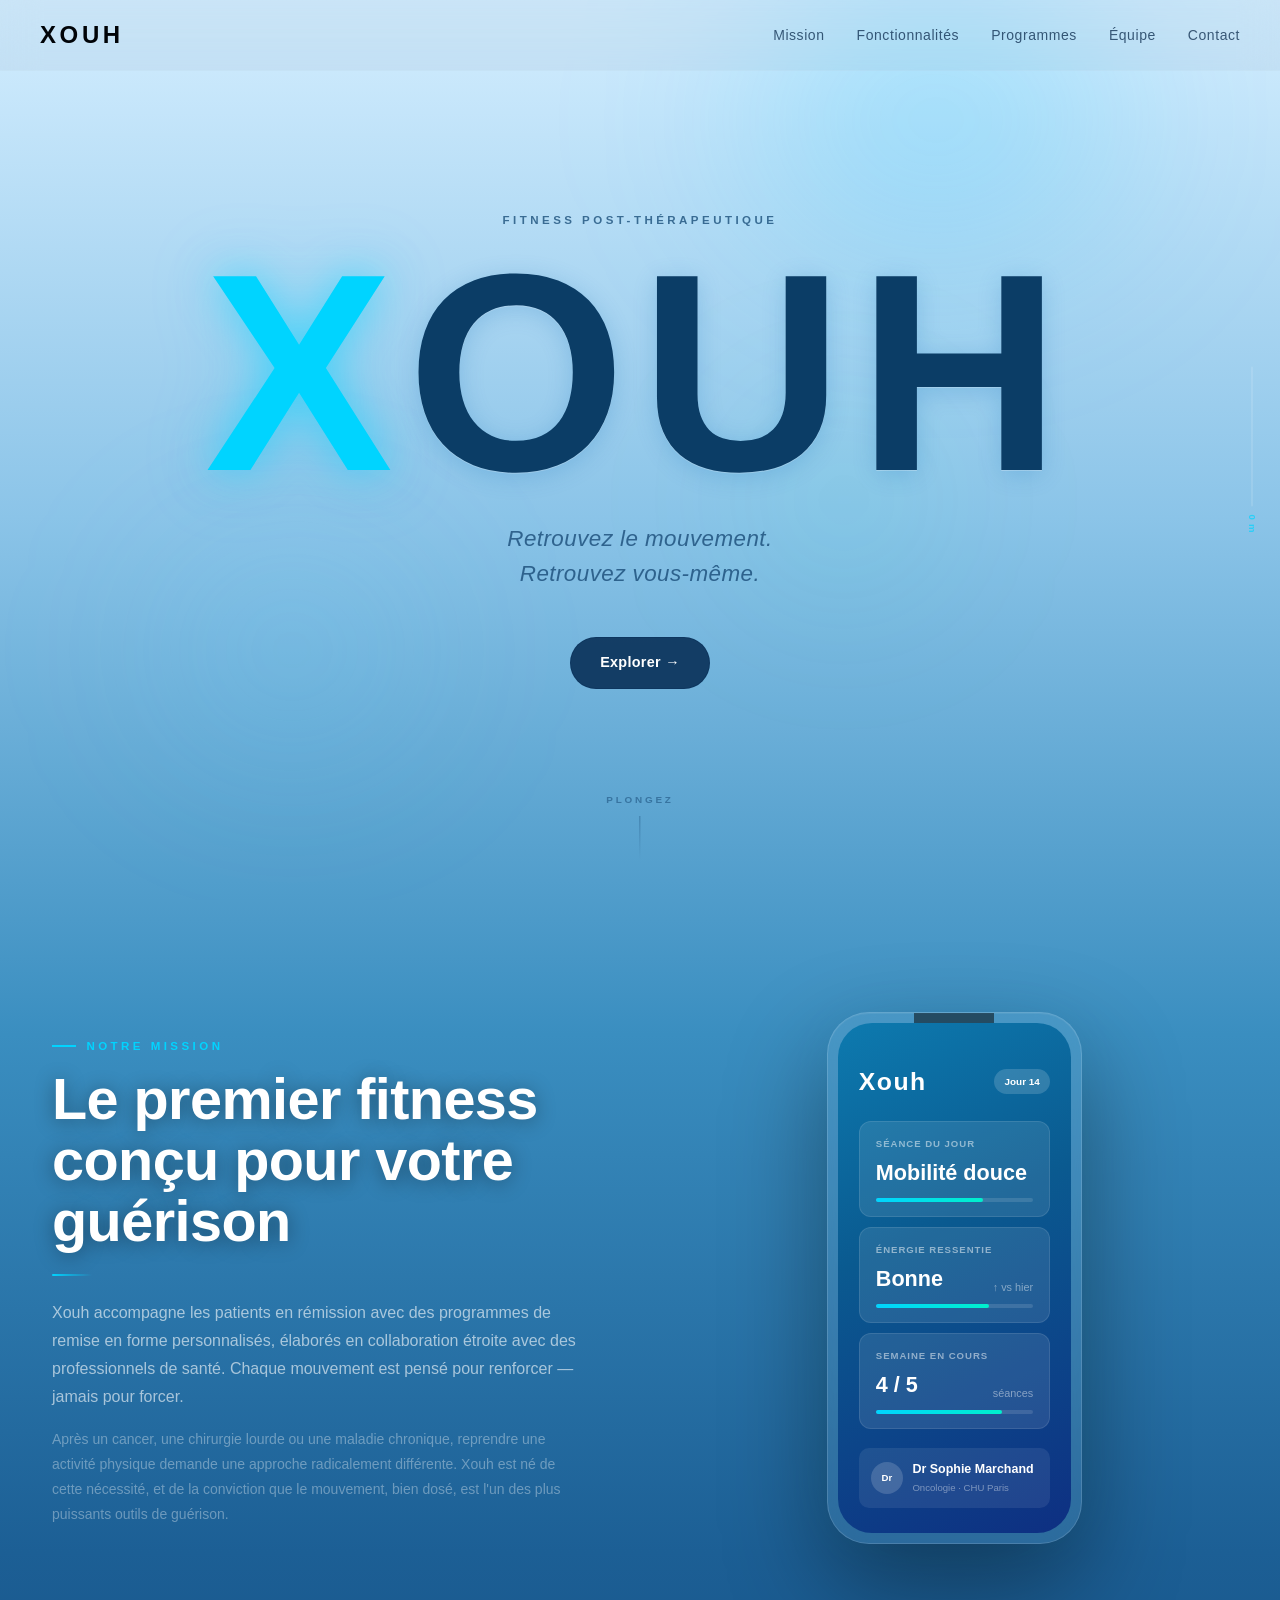
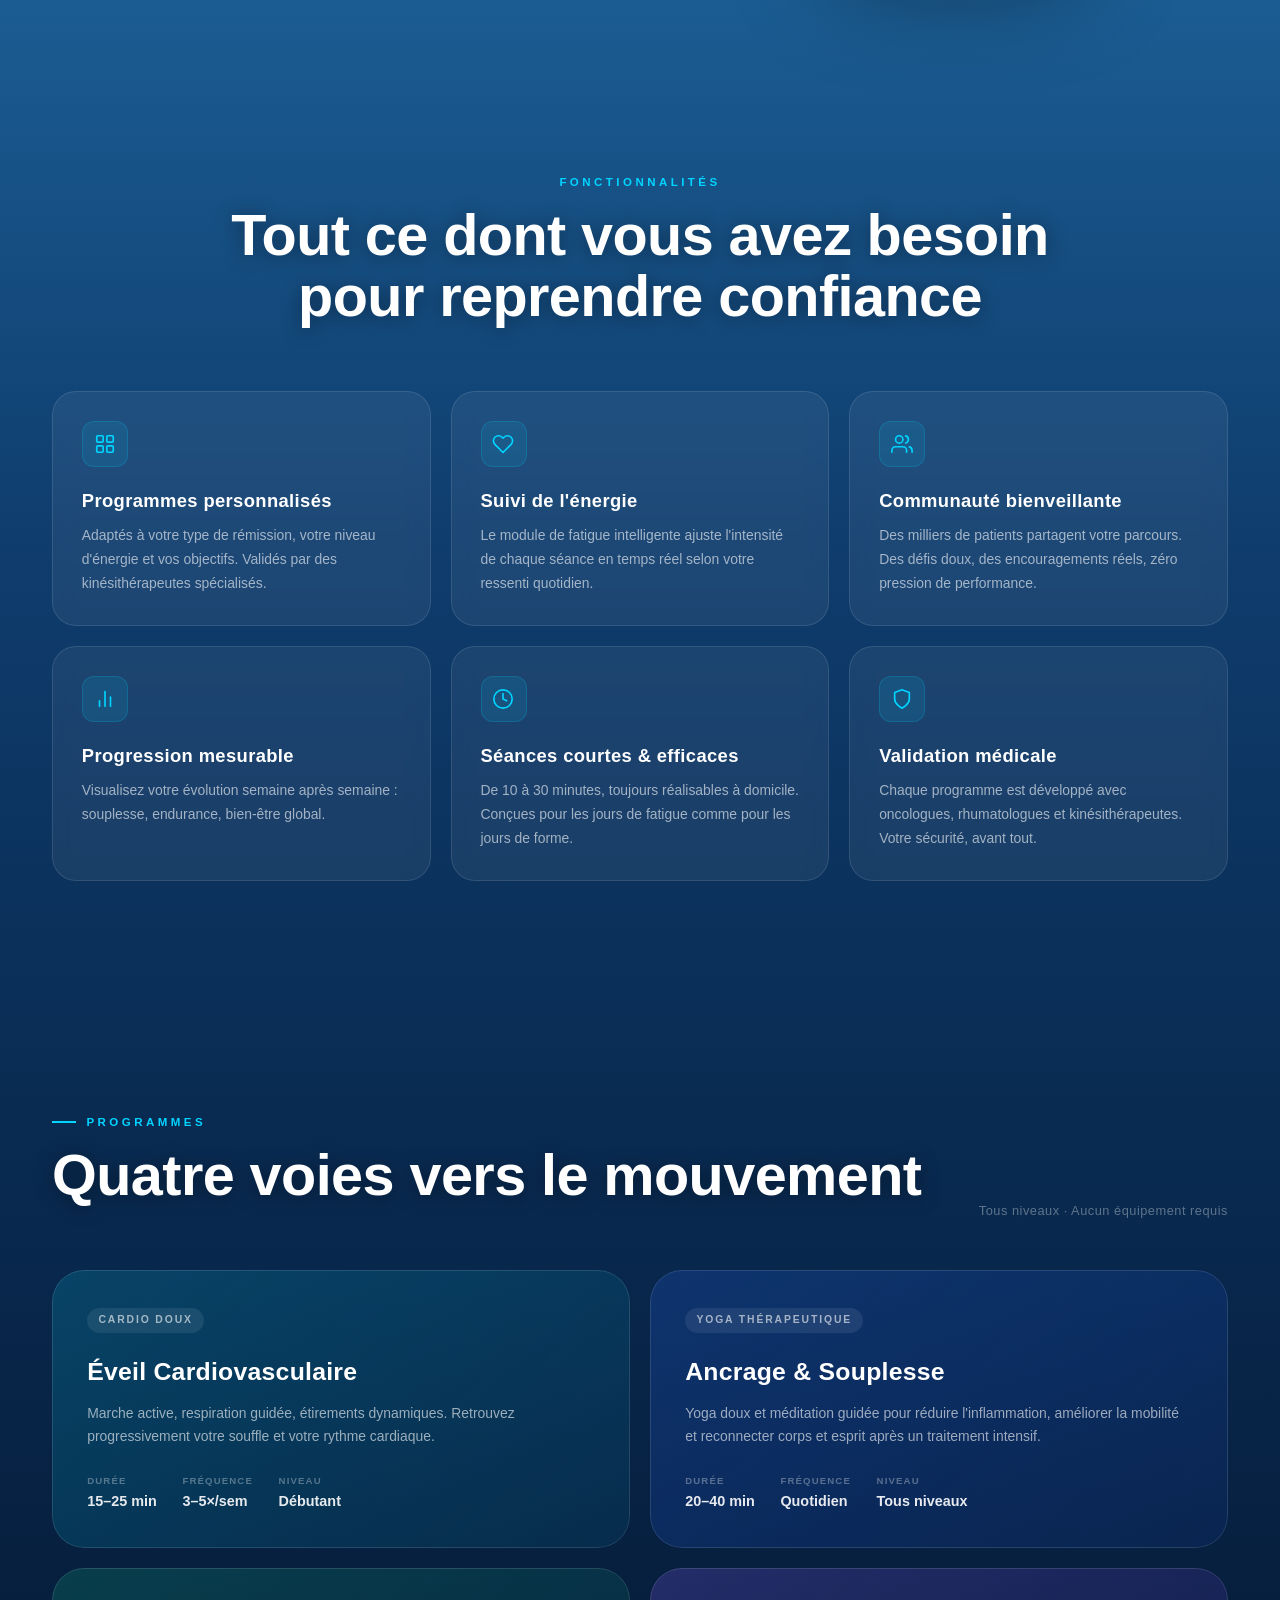
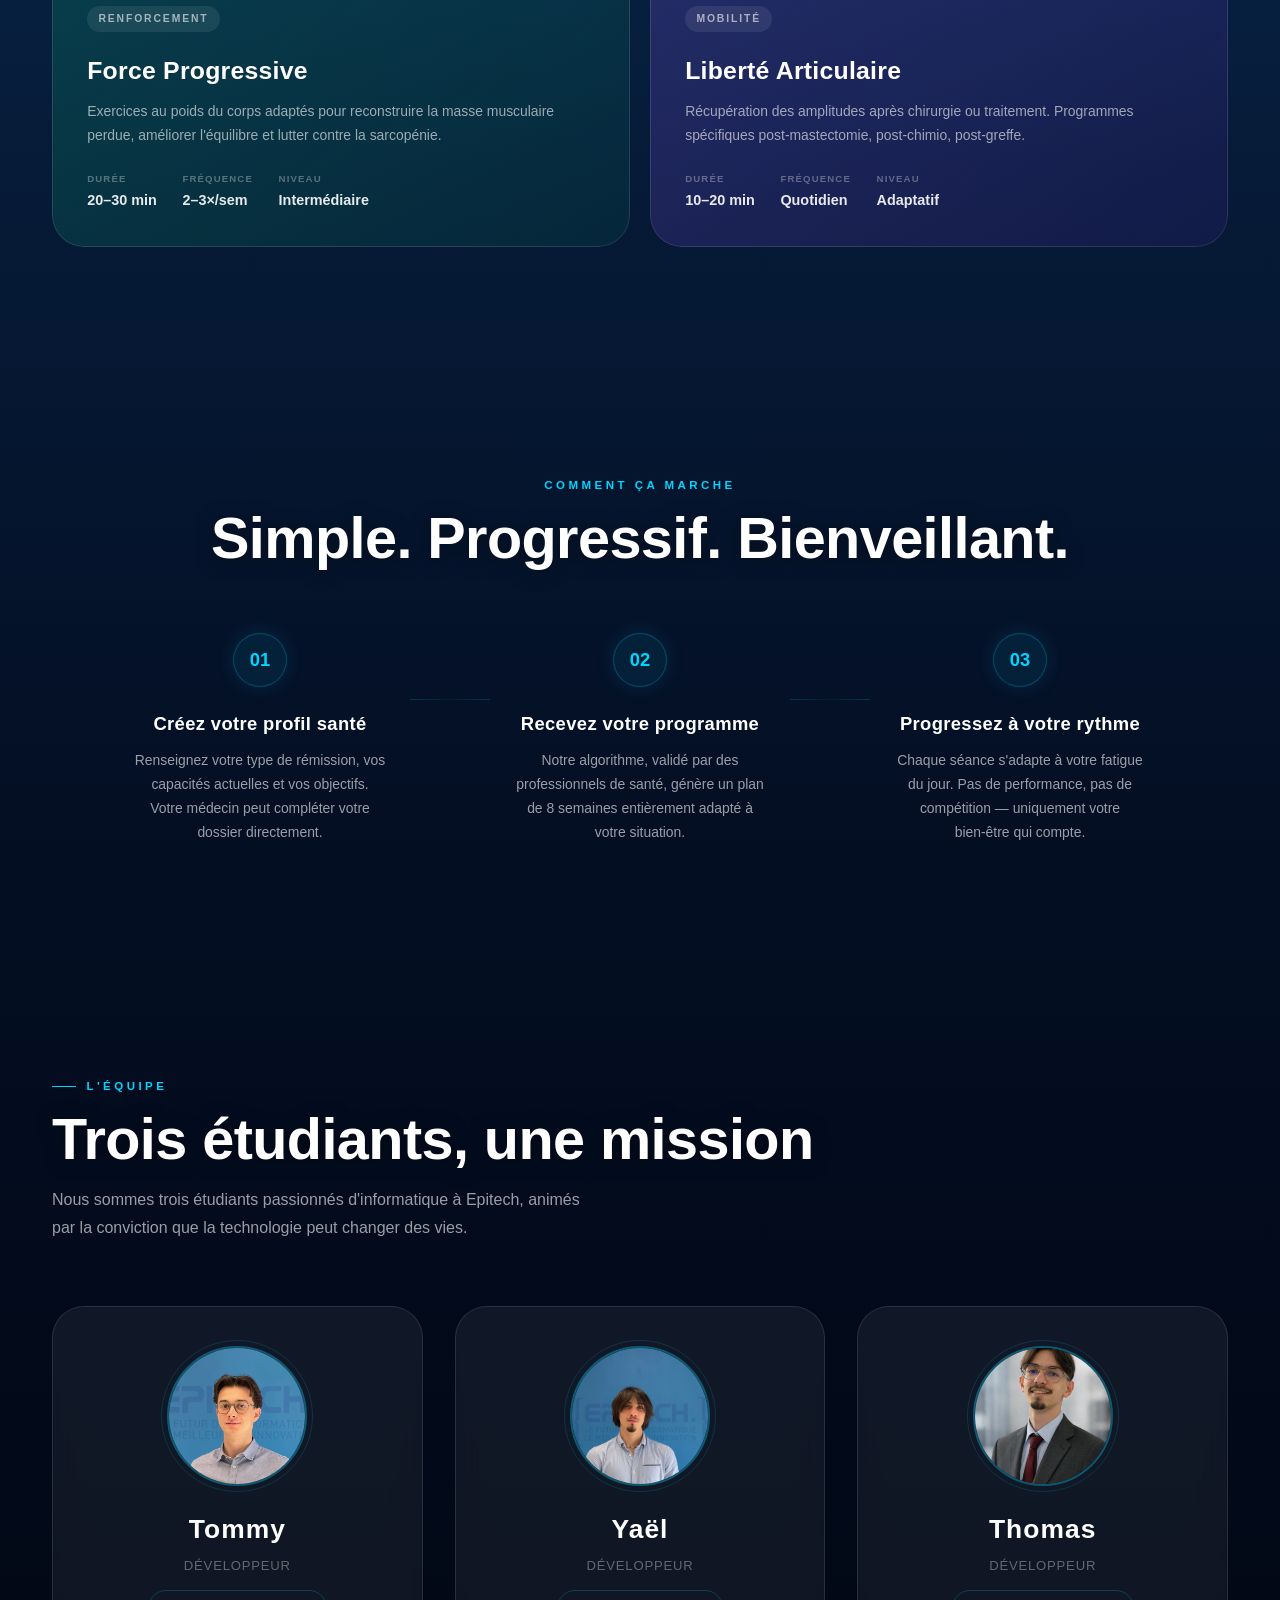
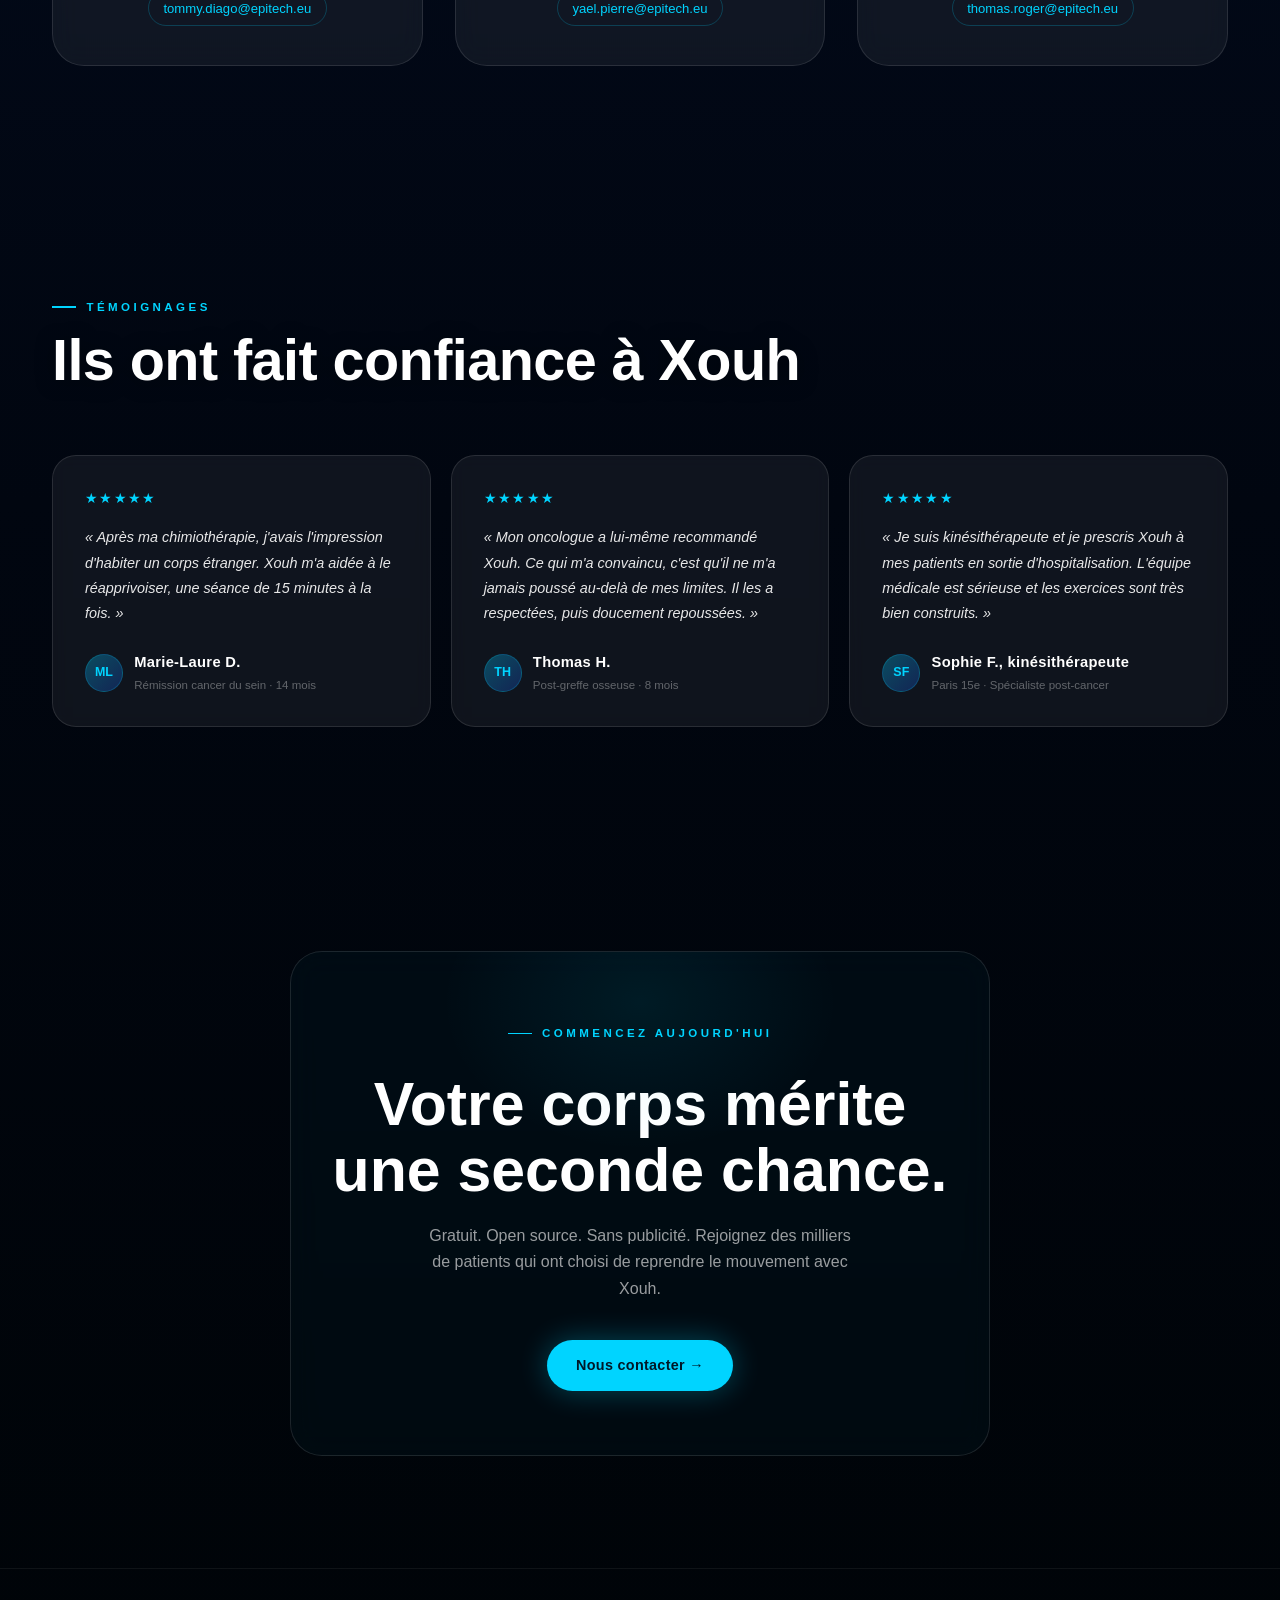
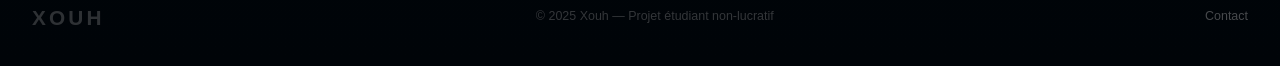
==== commit 2e12f9bc: "feat: replace fonts with Clash Display (headings) + General Sans (body)" ====
--- a/index.html
+++ b/index.html
@@ -5,9 +5,8 @@
   <meta name="viewport" content="width=device-width, initial-scale=1.0">
   <title>Xouh — Fitness Post-Thérapeutique</title>
   <meta name="description" content="Xouh accompagne les patients en rémission avec des programmes de fitness personnalisés, conçus avec des professionnels de santé.">
-  <link rel="preconnect" href="https://fonts.googleapis.com">
-  <link rel="preconnect" href="https://fonts.gstatic.com" crossorigin>
-  <link href="https://fonts.googleapis.com/css2?family=Fraunces:ital,opsz,wght@0,9..144,300;0,9..144,600;0,9..144,700;1,9..144,300&family=Outfit:wght@300;400;500;600&display=swap" rel="stylesheet">
+  <link rel="preconnect" href="https://api.fontshare.com">
+  <link href="https://api.fontshare.com/v2/css?f[]=clash-display@400,500,600,700&f[]=general-sans@300,400,500&display=swap" rel="stylesheet">
   <link rel="stylesheet" href="style.css">
 </head>
 <body>
--- a/style.css
+++ b/style.css
@@ -5,8 +5,8 @@
 
 /* ─── TOKENS ─── */
 :root {
-  --font-heading: 'Fraunces', serif;
-  --font-body:    'Outfit', sans-serif;
+  --font-heading: 'Clash Display', sans-serif;
+  --font-body:    'General Sans', sans-serif;
 
   /* Ocean depth gradient stops */
   --c-sky:    #D4EEFF;
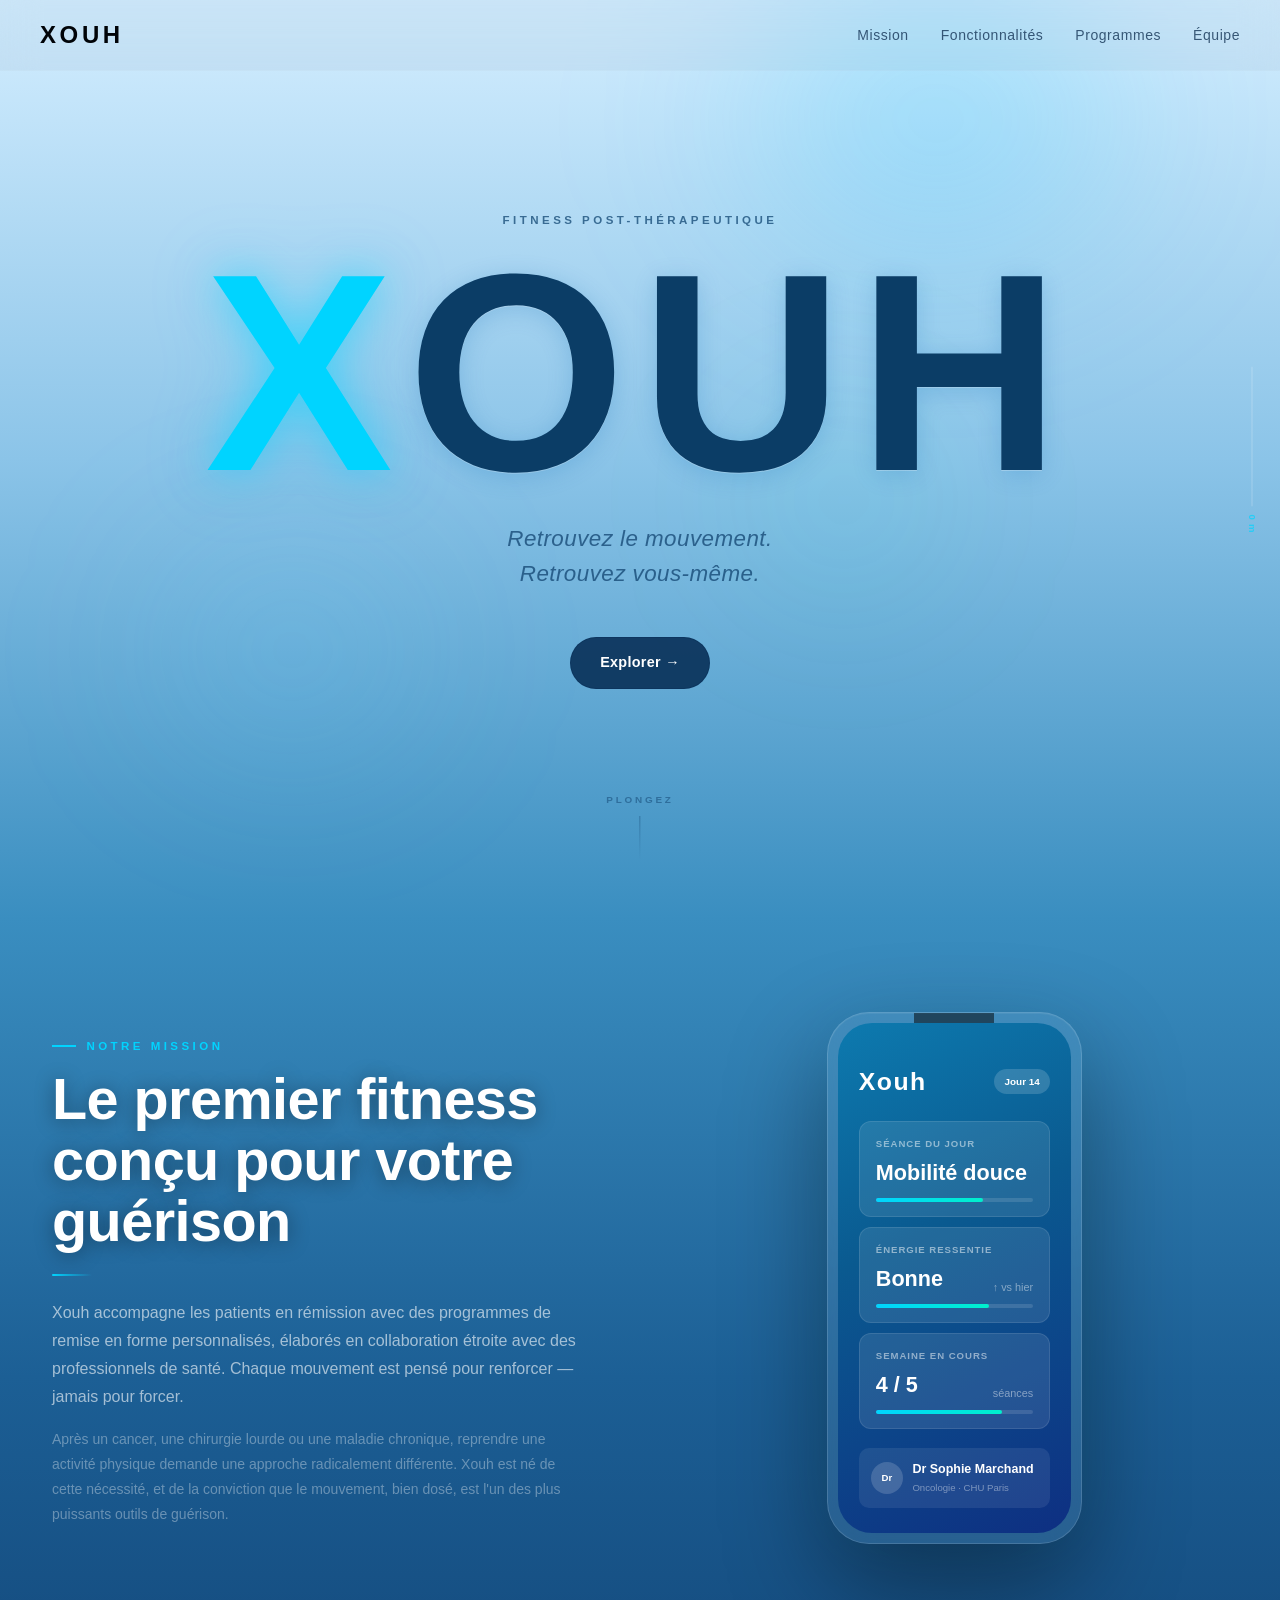
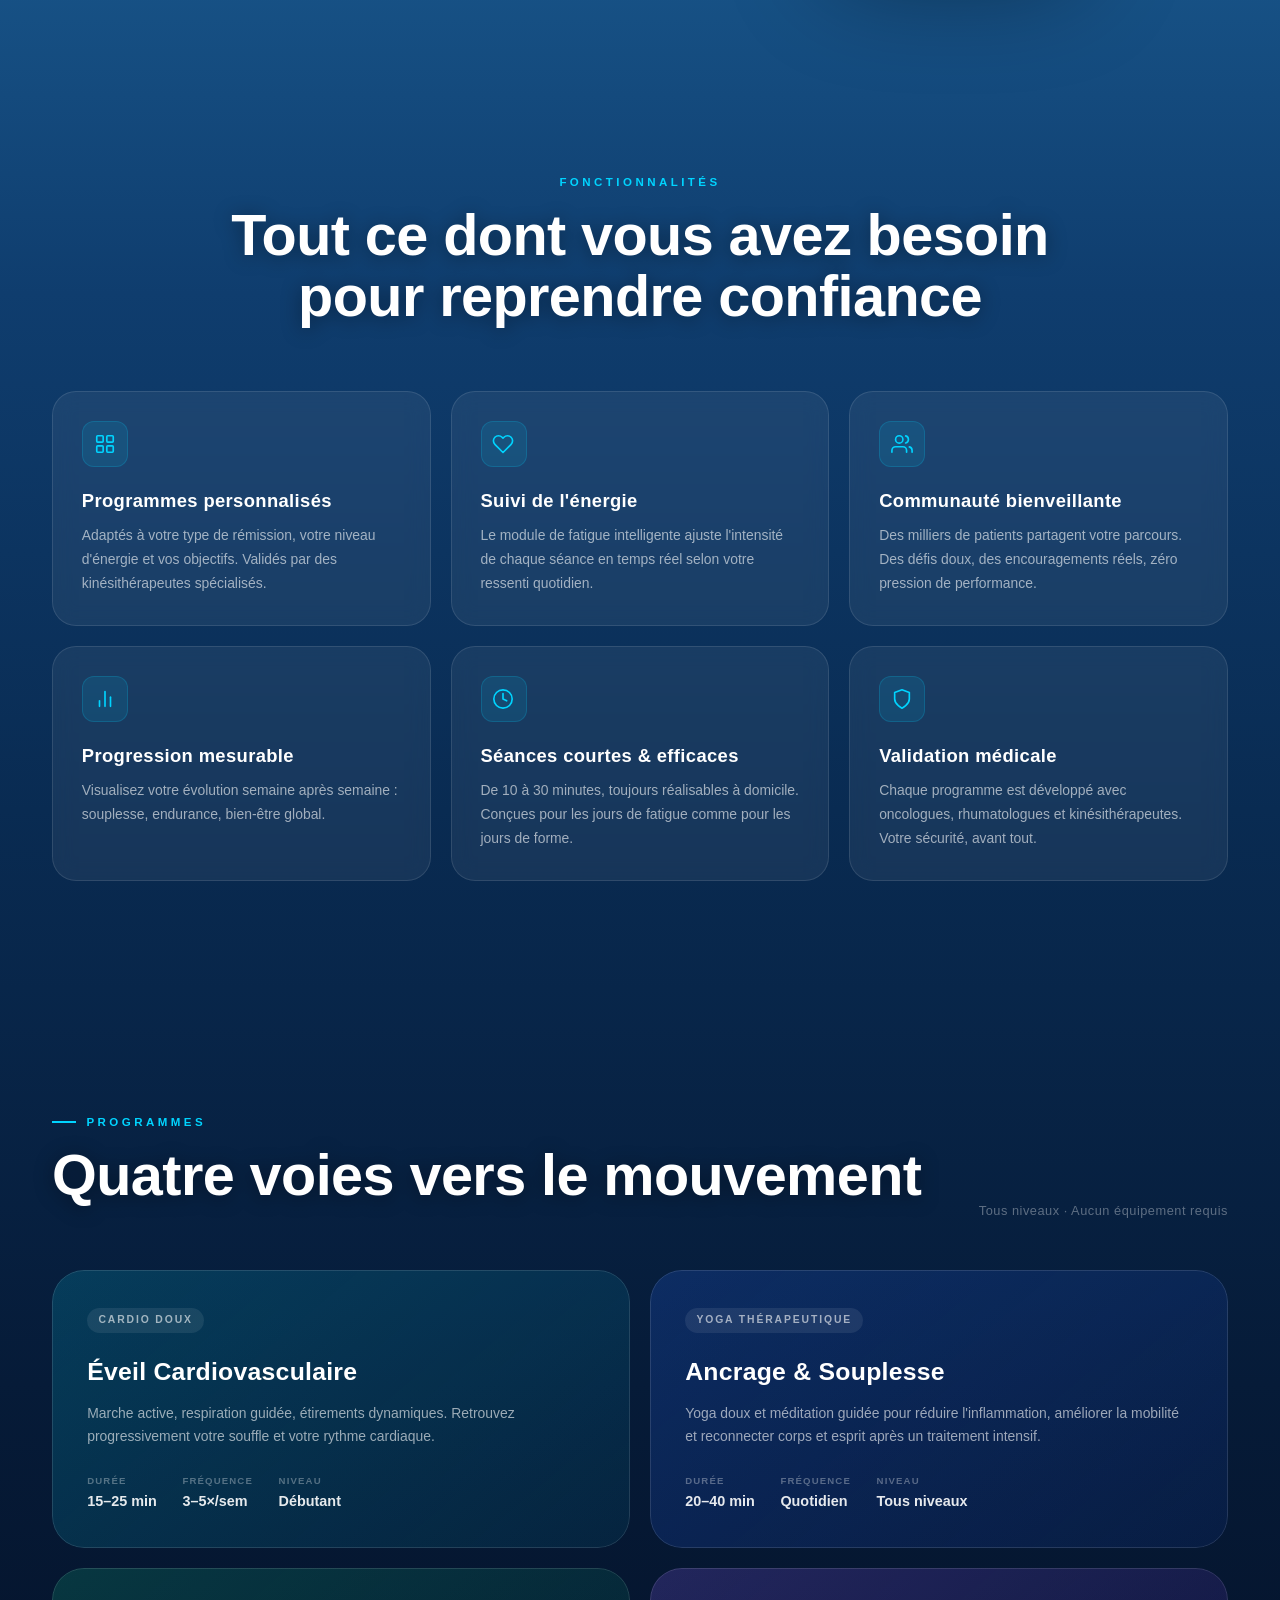
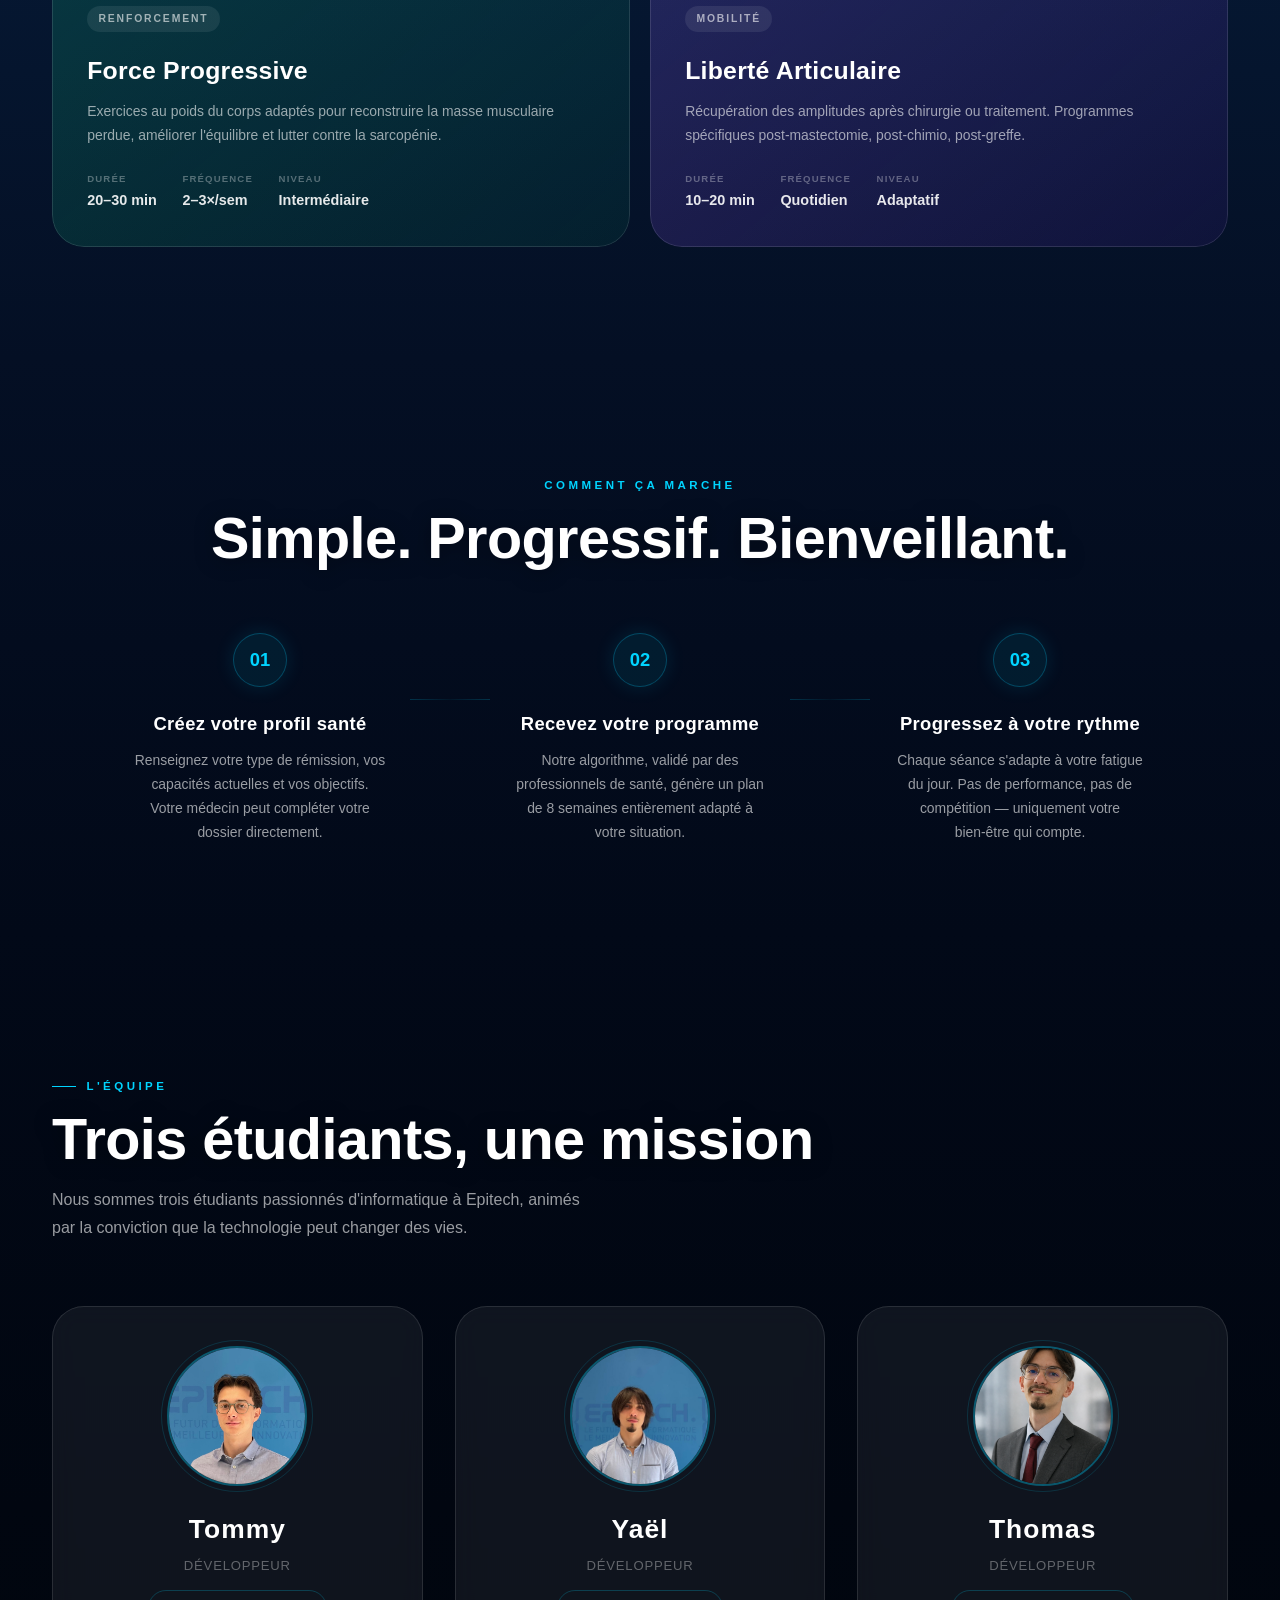
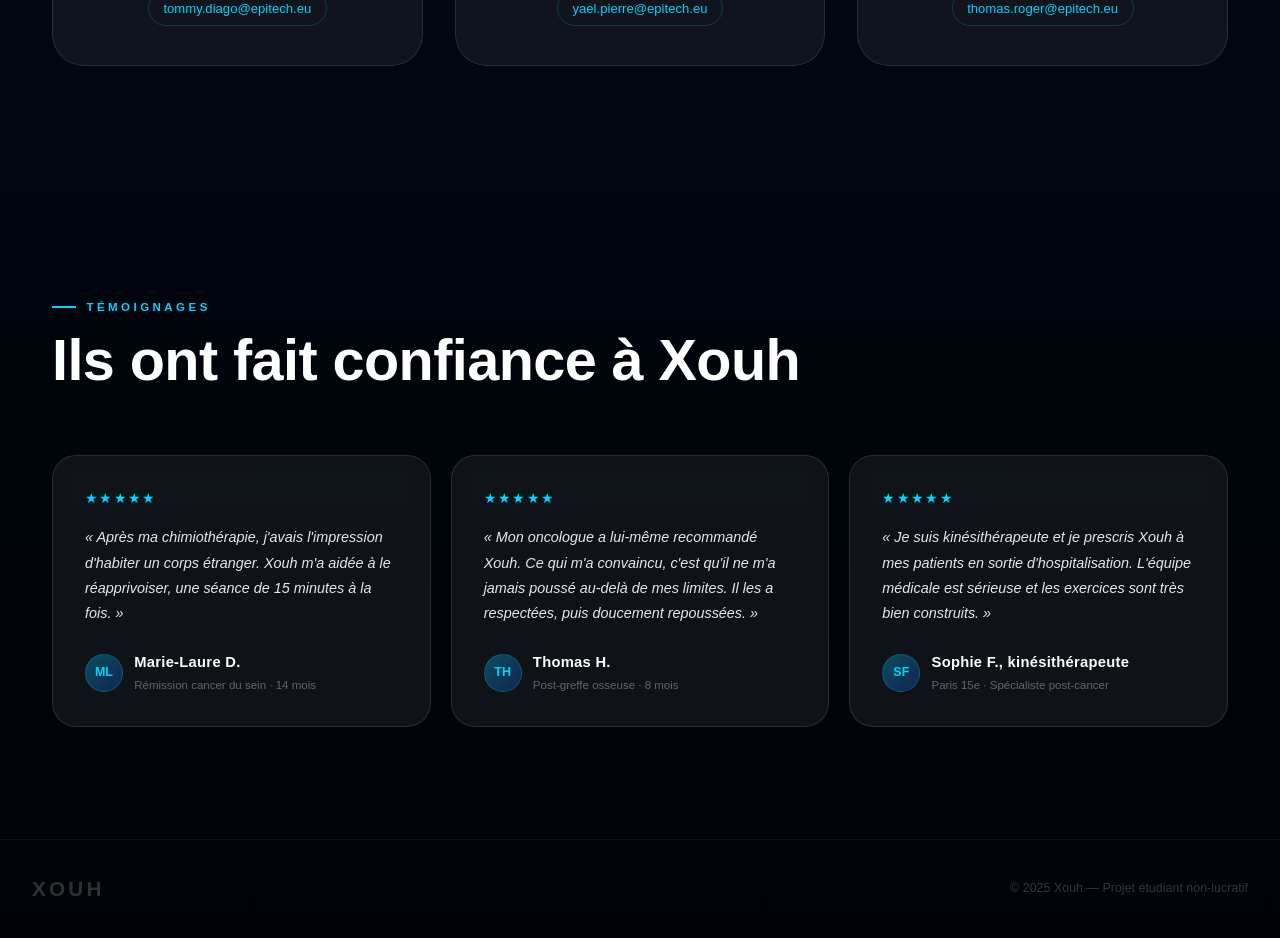
==== commit 5ab17399: "feat: remove contact section and nav link" ====
--- a/index.html
+++ b/index.html
@@ -30,7 +30,7 @@
       <li><a href="#features" class="nav-link">Fonctionnalités</a></li>
       <li><a href="#programs" class="nav-link">Programmes</a></li>
       <li><a href="#team" class="nav-link">Équipe</a></li>
-      <li><a href="#contact" class="nav-link">Contact</a></li>
+
     </ul>
   </nav>
 
@@ -405,19 +405,6 @@
       </div>
     </section>
 
-    <!-- ═══════════════════════════════════════
-         CTA / CONTACT
-    ════════════════════════════════════════ -->
-    <section class="section cta-section" id="contact">
-      <div class="cta-inner reveal">
-        <p class="section-label center">Commencez aujourd'hui</p>
-        <h2 class="cta-title">Votre corps mérite<br>une seconde chance.</h2>
-        <p class="cta-sub">Gratuit. Open source. Sans publicité. Rejoignez des milliers de patients qui ont choisi de reprendre le mouvement avec Xouh.</p>
-        <div class="cta-actions">
-          <a href="https://linktr.ee/xouh.project" target="_blank" rel="noopener" class="btn btn-glow">Nous contacter →</a>
-        </div>
-      </div>
-    </section>
 
   </main>
 
@@ -426,9 +413,6 @@
     <div class="footer-inner">
       <span class="footer-logo">XOUH</span>
       <p class="footer-copy">© 2025 Xouh — Projet étudiant non-lucratif</p>
-      <div class="footer-links">
-        <a href="https://linktr.ee/xouh.project" target="_blank" rel="noopener">Contact</a>
-      </div>
     </div>
   </footer>
 
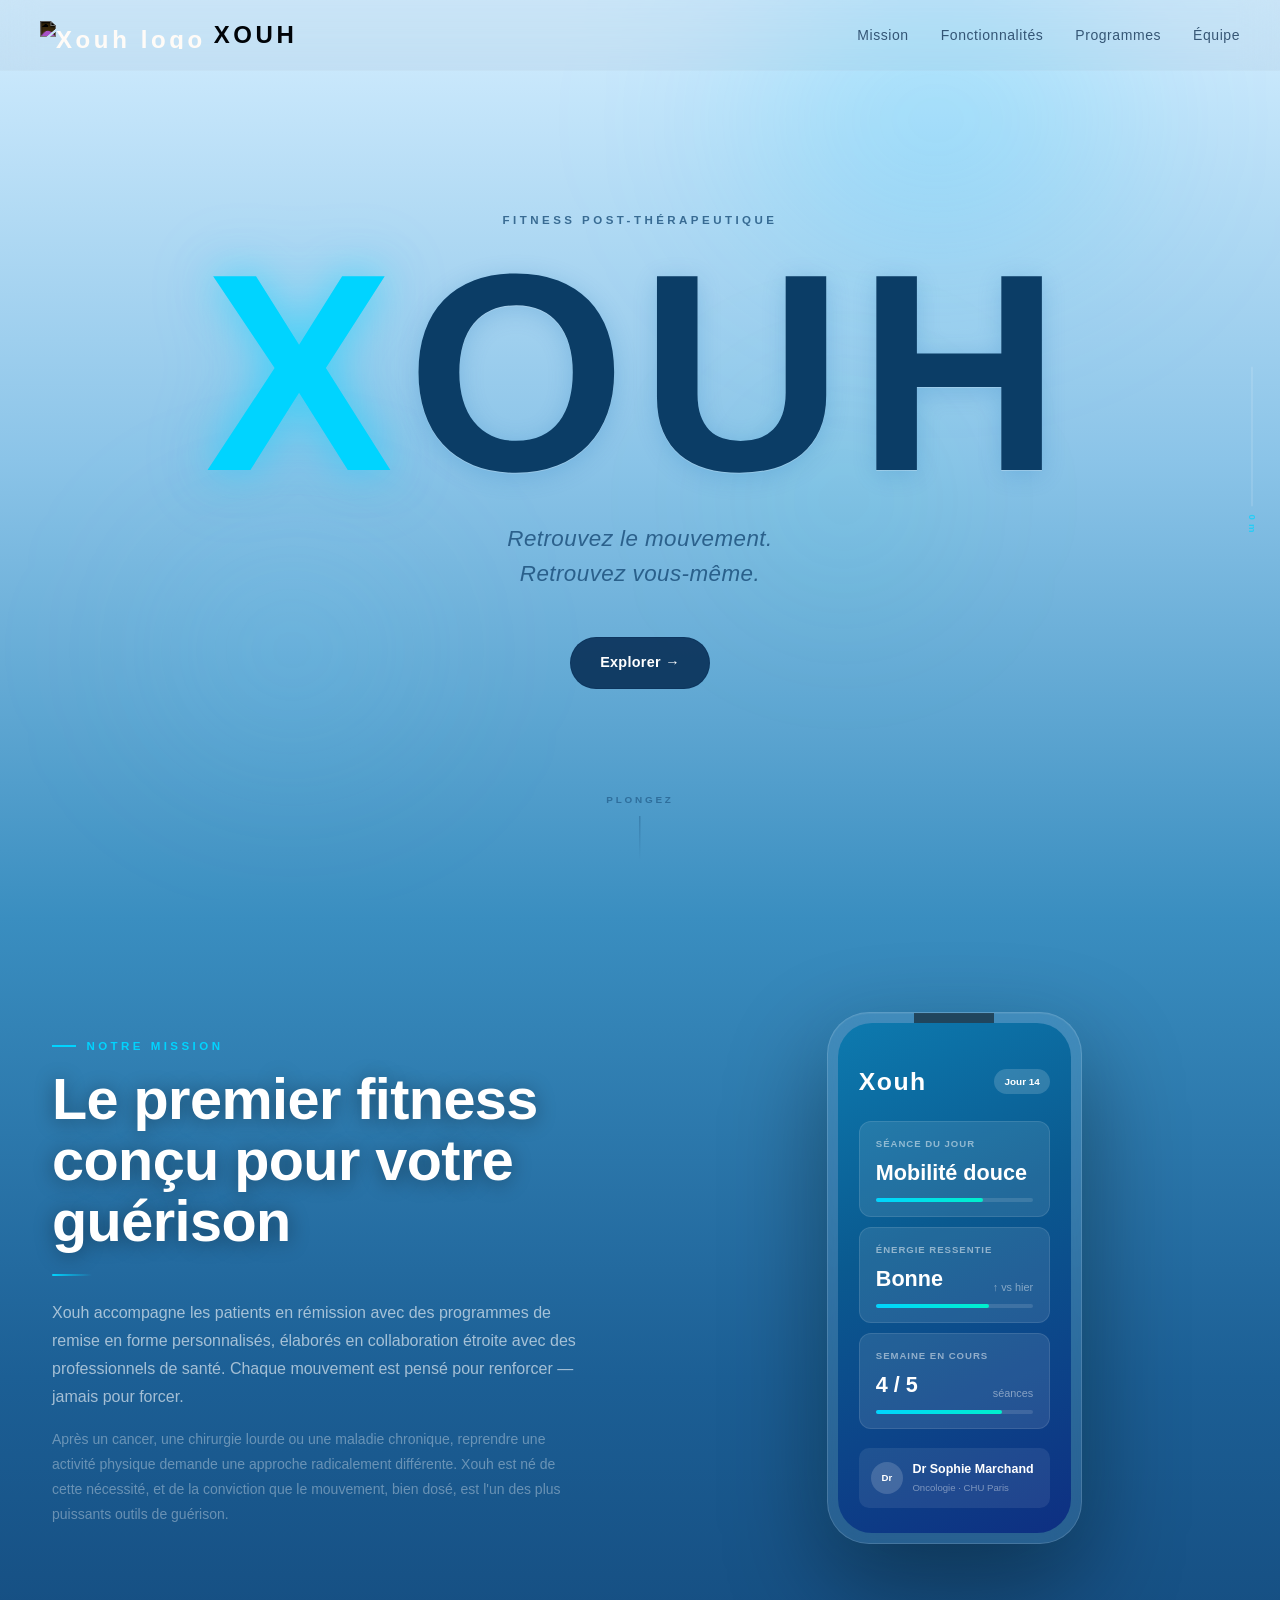
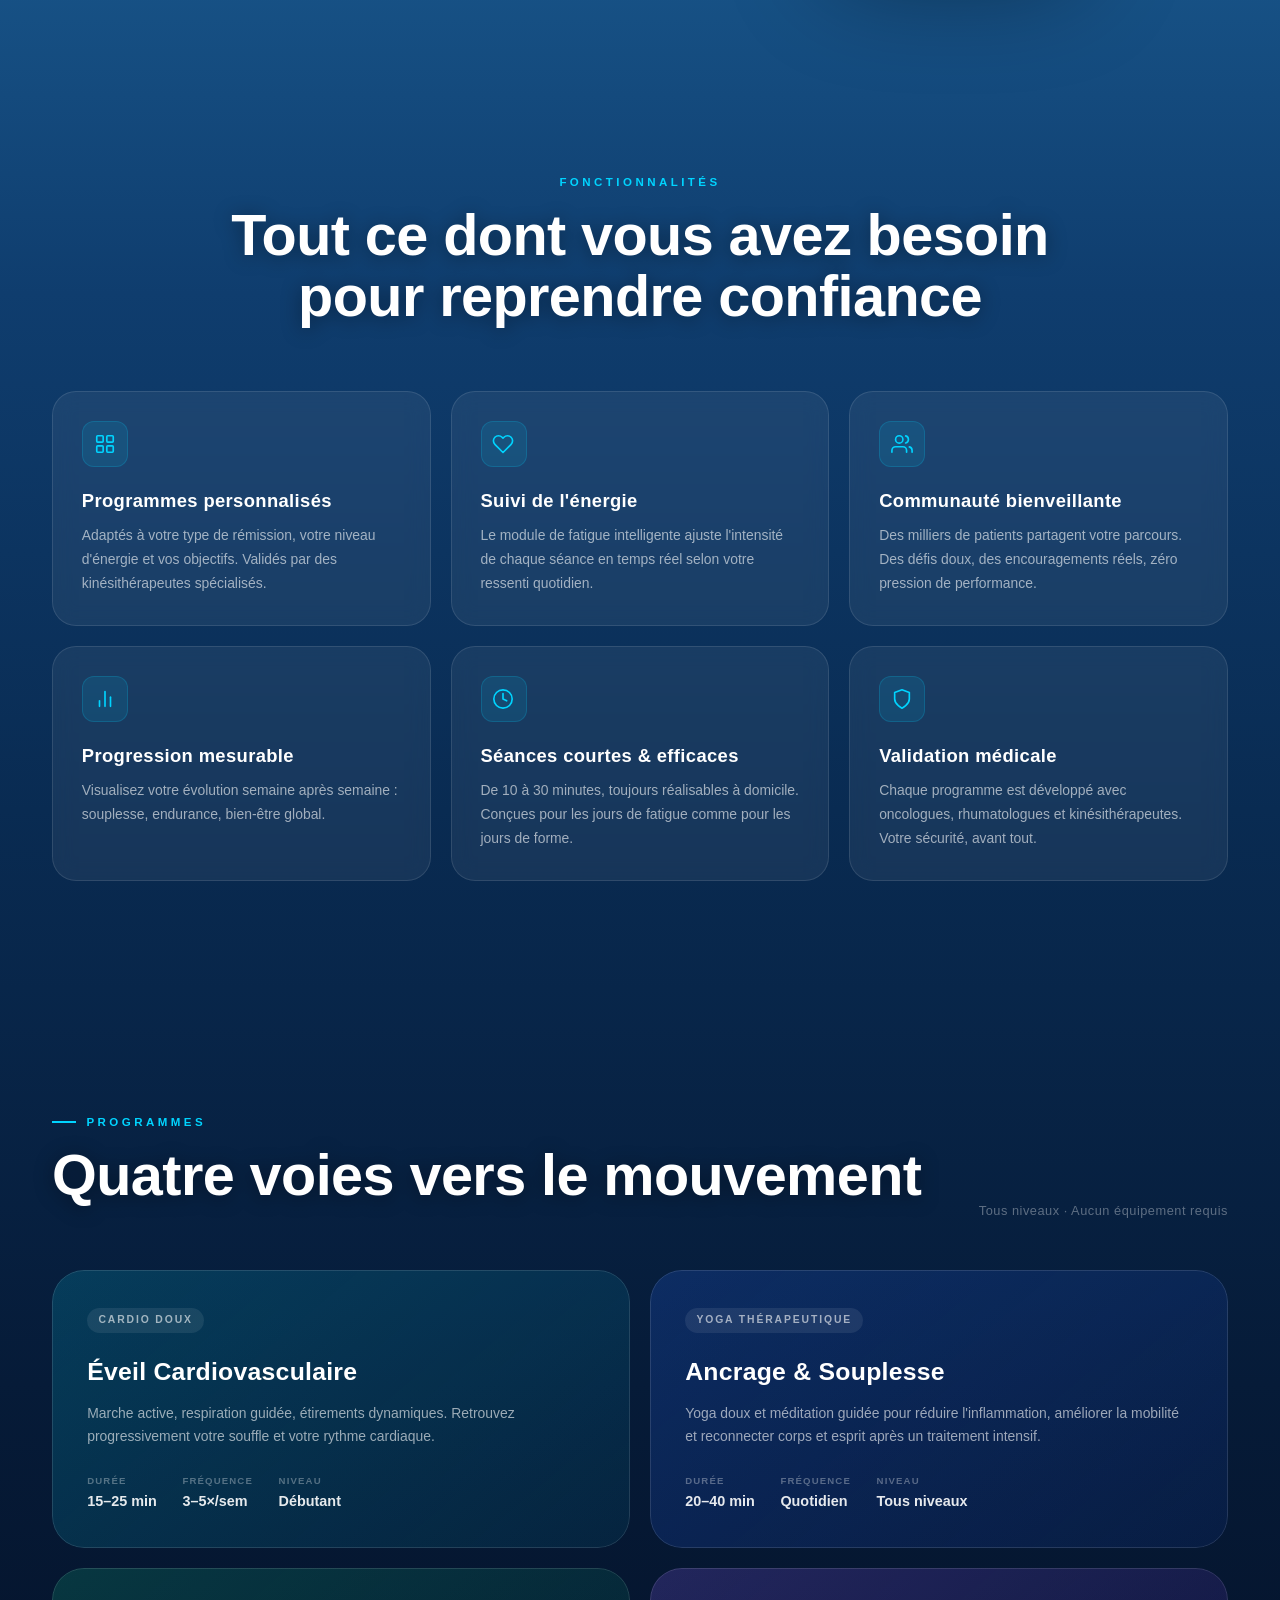
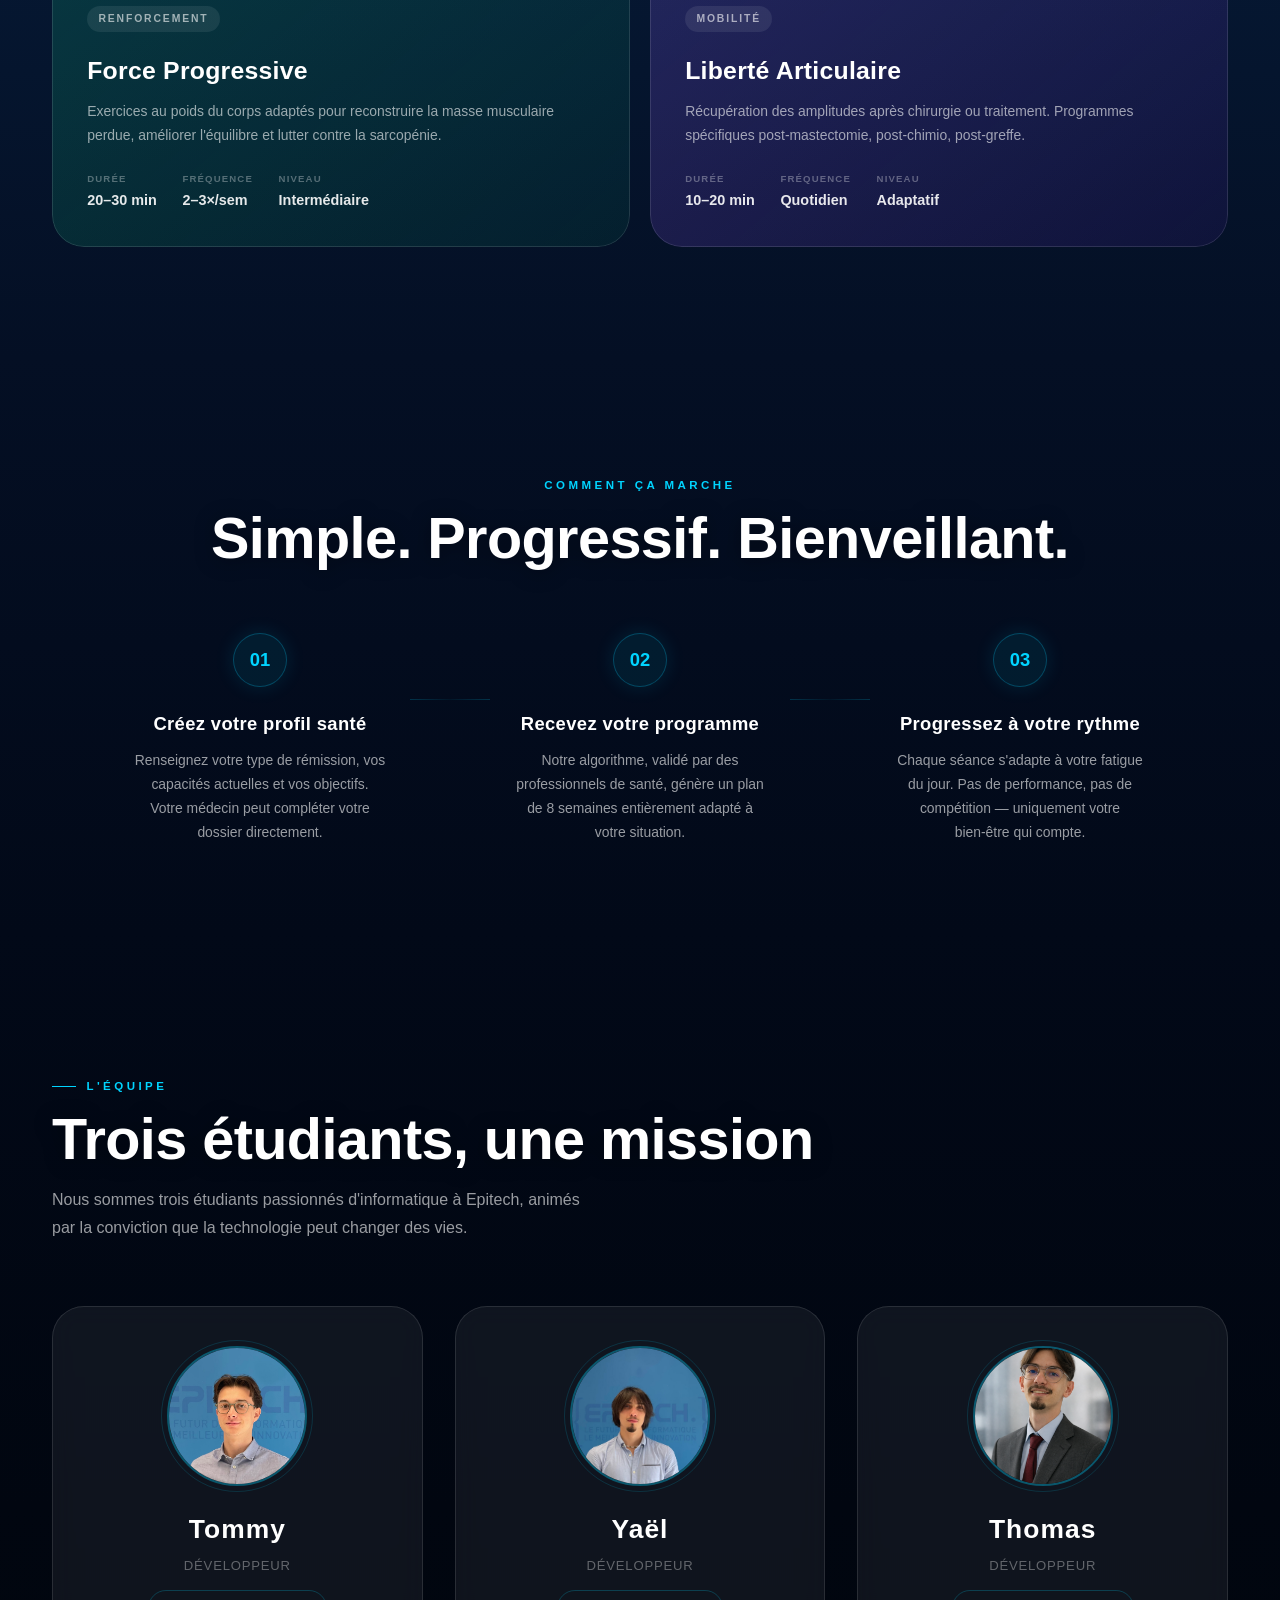
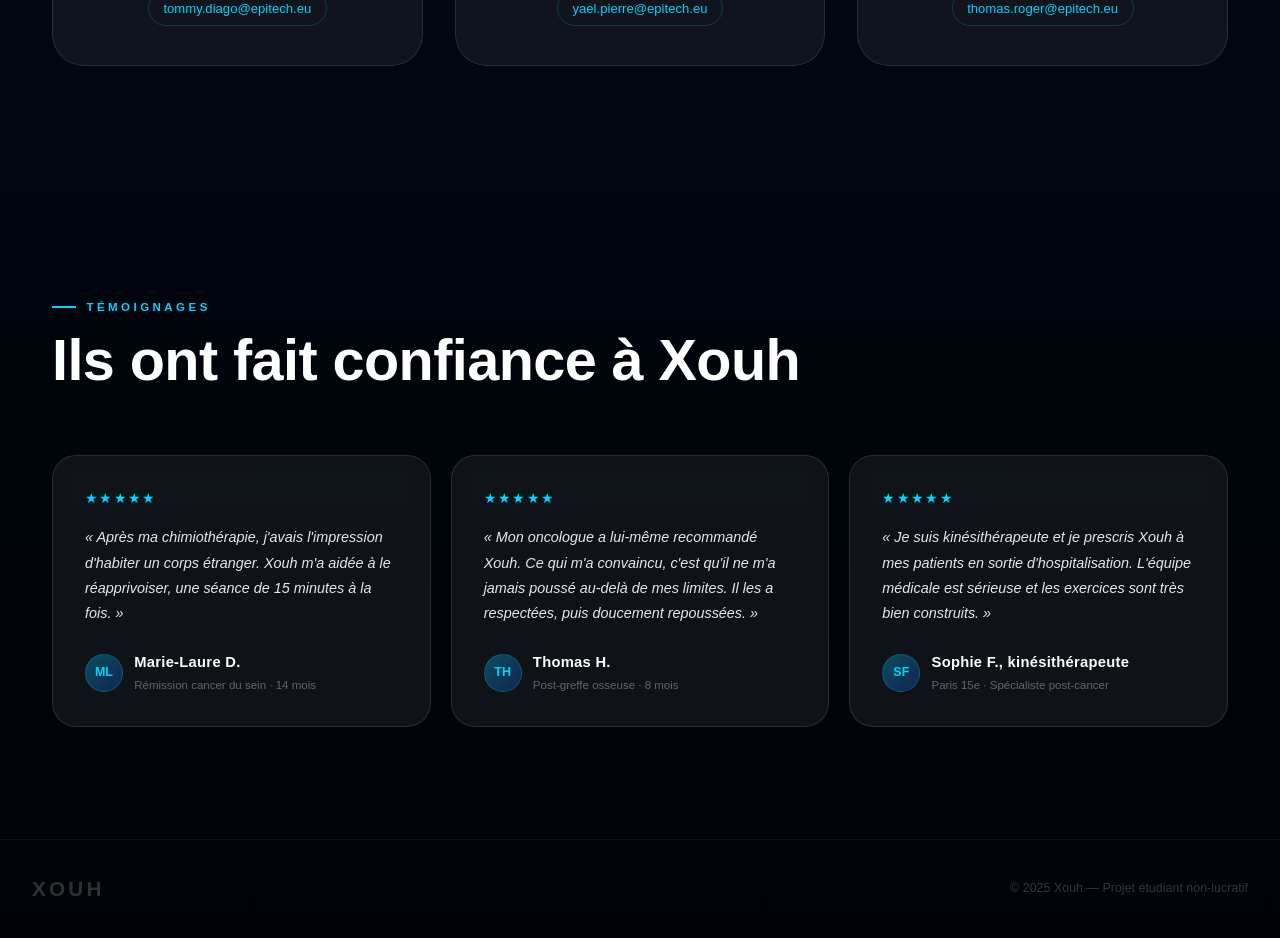
==== commit fe7949b8: "feat: add whale logo to nav" ====
--- a/index.html
+++ b/index.html
@@ -21,7 +21,10 @@
 
   <!-- Navigation -->
   <nav id="nav">
-    <a href="#hero" class="nav-logo">XOUH</a>
+    <a href="#hero" class="nav-logo">
+      <img src="./resources/xouh_logo.png" alt="Xouh logo" class="nav-logo-img">
+      XOUH
+    </a>
     <button class="nav-toggle" id="navToggle" aria-label="Ouvrir le menu" aria-expanded="false">
       <span></span><span></span><span></span>
     </button>
--- a/style.css
+++ b/style.css
@@ -159,6 +159,15 @@
   text-decoration: none;
   flex-shrink: 0;
   transition: color var(--t-fast);
+  display: flex;
+  align-items: center;
+  gap: 8px;
+}
+
+.nav-logo-img {
+  height: 28px;
+  width: auto;
+  filter: invert(1);
 }
 
 nav.scrolled .nav-logo { color: var(--c-white); }
